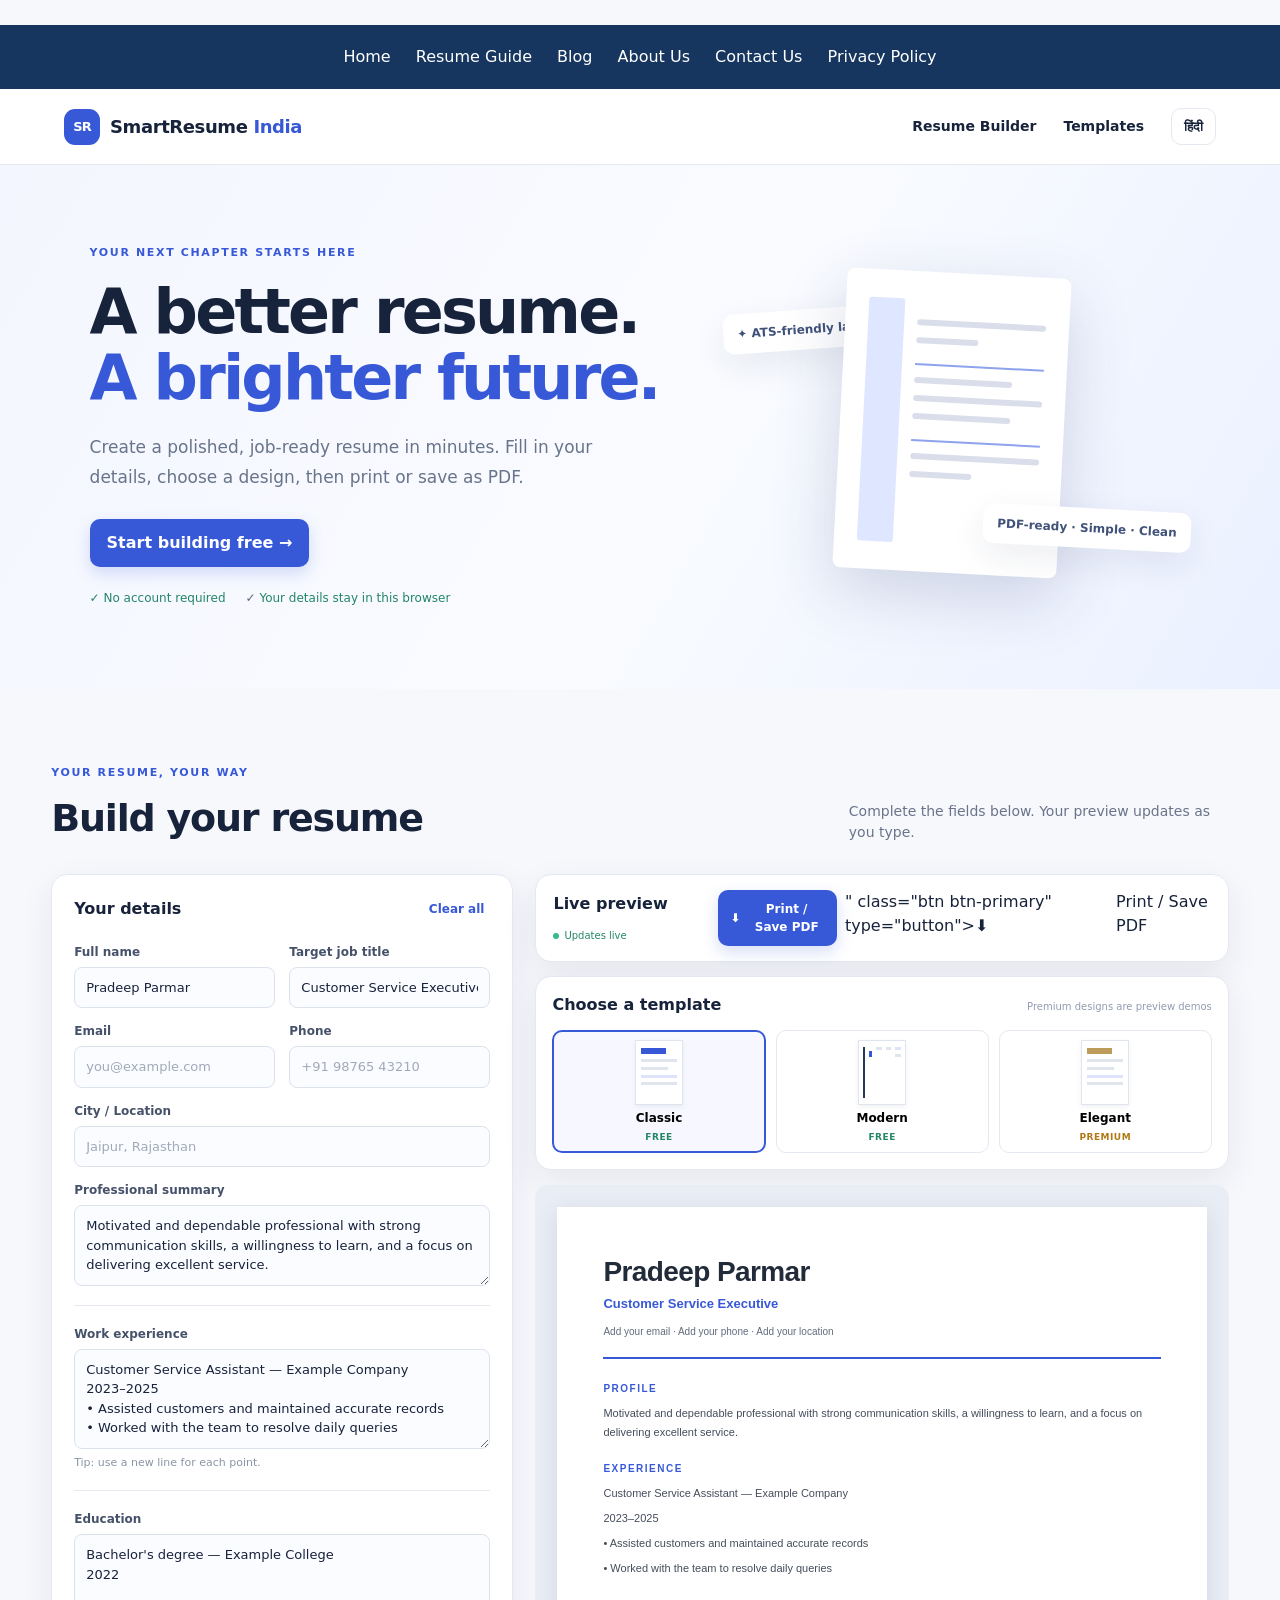
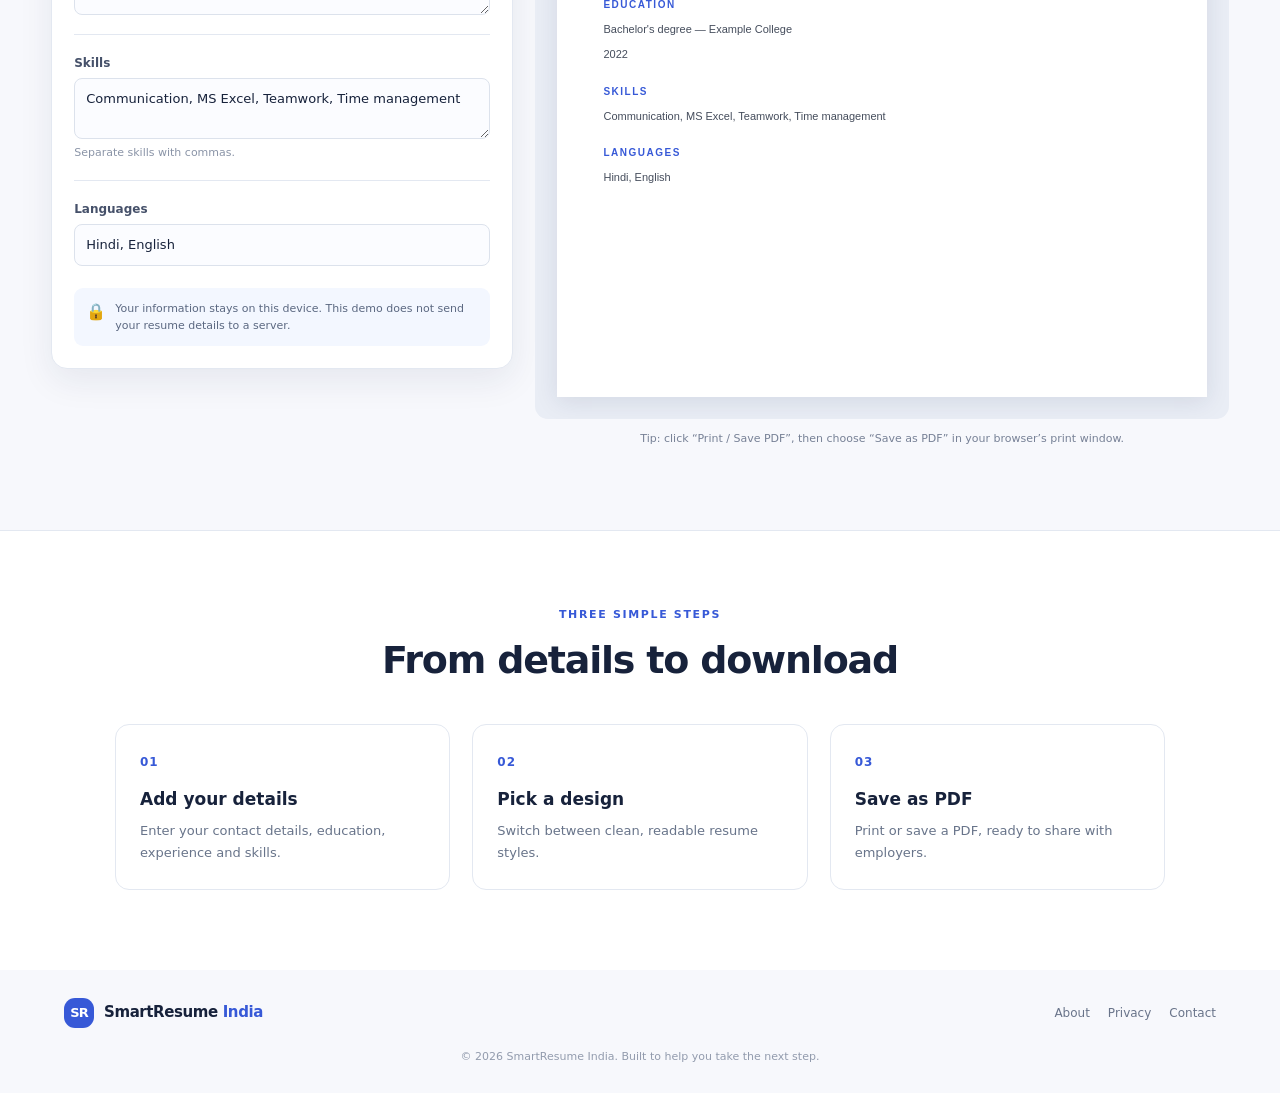
==== index.html @ 51026eab "Update index.html" ====
<!DOCTYPE html>
<html lang="en">
<head>
  <meta charset="UTF-8">
  <meta name="viewport" content="width=device-width, initial-scale=1.0">
  <meta name="description" content="Create a professional resume for free with SmartResume India. Build, preview, and print your CV in Hindi or English.">
  <title>SmartResume India — Free Resume Maker</title>
  <link rel="stylesheet" href="style.css">
</head>
<nav style="background:#17365f;padding:20px;text-align:center;margin-top:25px;">
  <a href="./" style="color:white;margin:10px;">Home</a>
  <a href="resume-guide.html" style="color:white;margin:10px;">Resume Guide</a>
  <a href="blog.html" style="color:white;margin:10px;">Blog</a> 
  <a href="about.html" style="color:white;margin:10px;">About Us</a>
  <a href="contact.html" style="color:white;margin:10px;">Contact Us</a>
  <a href="privacy.html" style="color:white;margin:10px;">Privacy Policy</a>
</nav>
  <body>
  <header class="site-header">
    <a class="brand" href="#" aria-label="SmartResume India home">
      <span class="brand-mark">SR</span>
      <span>SmartResume <em>India</em></span>
    </a>
    <nav>
      <a href="#builder" data-i18n="navBuilder">Resume Builder</a>
      <a href="#templates" data-i18n="navTemplates">Templates</a>
      <button id="languageToggle" class="btn btn-outline btn-small" type="button">हिंदी</button>
    </nav>
  </header>

  <main>
    <section class="hero">
      <div class="hero-copy">
        <span class="eyebrow" data-i18n="heroEyebrow">YOUR NEXT CHAPTER STARTS HERE</span>
        <h1 data-i18n="heroTitle">A better resume.<br><span>A brighter future.</span></h1>
        <p data-i18n="heroText">Create a polished, job-ready resume in minutes. Fill in your details, choose a design, then print or save as PDF.</p>
        <a class="btn btn-primary" href="#builder" data-i18n="startBuilding">Start building free →</a>
        <div class="trust-row"><span>✓ <span data-i18n="noSignup">No account required</span></span><span>✓ <span data-i18n="private">Your details stay in this browser</span></span></div>
      </div>
      <div class="hero-preview" aria-hidden="true">
        <div class="floating-card">✦ ATS-friendly layouts</div>
        <div class="mini-resume">
          <div class="mini-sidebar"></div>
          <div class="mini-content"><div class="mini-line long"></div><div class="mini-line short"></div><div class="mini-rule"></div><div class="mini-line medium"></div><div class="mini-line long"></div><div class="mini-line medium"></div><div class="mini-rule"></div><div class="mini-line long"></div><div class="mini-line short"></div></div>
        </div>
        <div class="floating-card bottom-card">PDF-ready · Simple · Clean</div>
      </div>
    </section>

    <section class="builder-section" id="builder">
      <div class="section-heading">
        <div><span class="eyebrow" data-i18n="stepEyebrow">YOUR RESUME, YOUR WAY</span><h2 data-i18n="builderTitle">Build your resume</h2></div>
        <p data-i18n="builderSub">Complete the fields below. Your preview updates as you type.</p>
      </div>
      <div class="workspace">
        <aside class="editor panel">
          <div class="editor-top"><h3 data-i18n="yourDetails">Your details</h3><button id="resetBtn" class="text-button" type="button" data-i18n="clearAll">Clear all</button></div>
          <form id="resumeForm">
            <div class="field-grid">
              <label><span data-i18n="fullName">Full name</span><input id="fullName" name="fullName" value="Pradeep Parmar" placeholder="e.g. Priya Sharma"></label>
              <label><span data-i18n="jobTitle">Target job title</span><input id="jobTitle" name="jobTitle" value="Customer Service Executive" placeholder="e.g. Accountant"></label>
              <label><span data-i18n="email">Email</span><input id="email" name="email" type="email" placeholder="you@example.com"></label>
              <label><span data-i18n="phone">Phone</span><input id="phone" name="phone" type="tel" placeholder="+91 98765 43210"></label>
              <label class="full-field"><span data-i18n="location">City / Location</span><input id="location" name="location" placeholder="Jaipur, Rajasthan"></label>
              <label class="full-field"><span data-i18n="summary">Professional summary</span><textarea id="summary" name="summary" rows="3" placeholder="Write 2–3 lines about your strengths and goals.">Motivated and dependable professional with strong communication skills, a willingness to learn, and a focus on delivering excellent service.</textarea></label>
            </div>
            <div class="form-divider"></div>
            <label class="stacked"><span data-i18n="experience">Work experience</span><textarea id="experience" name="experience" rows="4" placeholder="Job title — Company&#10;2023–2025&#10;• Helped customers and maintained records">Customer Service Assistant — Example Company
2023–2025
• Assisted customers and maintained accurate records
• Worked with the team to resolve daily queries</textarea><small data-i18n="lineTip">Tip: use a new line for each point.</small></label>
            <div class="form-divider"></div>
            <label class="stacked"><span data-i18n="education">Education</span><textarea id="education" name="education" rows="3" placeholder="Degree / Class — Institute&#10;Year">Bachelor's degree — Example College
2022</textarea></label>
            <div class="form-divider"></div>
            <label class="stacked"><span data-i18n="skills">Skills</span><textarea id="skills" name="skills" rows="2" placeholder="Communication, MS Excel, teamwork">Communication, MS Excel, Teamwork, Time management</textarea><small data-i18n="skillsTip">Separate skills with commas.</small></label>
            <div class="form-divider"></div>
            <label class="stacked"><span data-i18n="languages">Languages</span><input id="languages" name="languages" value="Hindi, English" placeholder="Hindi, English"></label>
          </form>
          <div class="privacy-note"><span>🔒</span><p data-i18n="privacyNote">Your information stays on this device. This demo does not send your resume details to a server.</p></div>
        </aside>

        <section class="preview-column">
          <div class="preview-toolbar panel">
            <div><h3 data-i18n="livePreview">Live preview</h3><span class="live-status"><i></i><span data-i18n="updatesLive">Updates live</span></span></div>
            <div class="toolbar-actions"><button
  id="printBtn"
  class="btn btn-primary"
  type="button"
  onclick="window.print()"
>
  ⬇ <span data-i18n="downloadPdf">Print / Save PDF</span>
</button>" class="btn btn-primary" type="button">⬇ <span data-i18n="downloadPdf">Print / Save PDF</span></button></div>
          </div>
          <div class="template-picker panel" id="templates">
            <div class="picker-heading"><h3 data-i18n="chooseTemplate">Choose a template</h3><span data-i18n="premiumNote">Premium designs are preview demos</span></div>
            <div class="template-options">
              <button type="button" class="template-option active" data-template="classic"><span class="template-thumb thumb-classic"><b></b><i></i><i></i><i></i></span><strong data-i18n="classic">Classic</strong><small data-i18n="free">FREE</small></button>
              <button type="button" class="template-option" data-template="modern"><span class="template-thumb thumb-modern"><b></b><i></i><i></i><i></i></span><strong data-i18n="modern">Modern</strong><small data-i18n="free">FREE</small></button>
              <button type="button" class="template-option" data-template="elegant"><span class="template-thumb thumb-elegant"><b></b><i></i><i></i><i></i></span><strong data-i18n="elegant">Elegant</strong><small class="premium-label" data-i18n="premium">PREMIUM</small></button>
            </div>
          </div>
          <div class="paper-wrap">
            <article id="resumePreview" class="resume-paper template-classic" aria-label="Resume preview">
              <header class="resume-header">
                <h1 id="previewName">Pradeep Parmar</h1><h2 id="previewJob">Customer Service Executive</h2>
                <p class="contact-line" id="previewContact">Add your email · Add your phone · Add your location</p>
              </header>
              <section class="resume-block" id="summaryBlock"><h3 data-i18n="summaryHeading">PROFILE</h3><p id="previewSummary"></p></section>
              <section class="resume-block" id="experienceBlock"><h3 data-i18n="experienceHeading">EXPERIENCE</h3><div id="previewExperience"></div></section>
              <section class="resume-block" id="educationBlock"><h3 data-i18n="educationHeading">EDUCATION</h3><div id="previewEducation"></div></section>
              <section class="resume-block" id="skillsBlock"><h3 data-i18n="skillsHeading">SKILLS</h3><p id="previewSkills"></p></section>
              <section class="resume-block" id="languagesBlock"><h3 data-i18n="languagesHeading">LANGUAGES</h3><p id="previewLanguages"></p></section>
            </article>
          </div>
          <p class="preview-help" data-i18n="printHelp">Tip: click “Print / Save PDF”, then choose “Save as PDF” in your browser’s print window.</p>
        </section>
      </div>
    </section>

    <section class="how-section">
      <span class="eyebrow" data-i18n="simpleSteps">THREE SIMPLE STEPS</span><h2 data-i18n="howTitle">From details to download</h2>
      <div class="steps-grid">
        <article><span>01</span><h3 data-i18n="stepOne">Add your details</h3><p data-i18n="stepOneText">Enter your contact details, education, experience and skills.</p></article>
        <article><span>02</span><h3 data-i18n="stepTwo">Pick a design</h3><p data-i18n="stepTwoText">Switch between clean, readable resume styles.</p></article>
        <article><span>03</span><h3 data-i18n="stepThree">Save as PDF</h3><p data-i18n="stepThreeText">Print or save a PDF, ready to share with employers.</p></article>
      </div>
    </section>
  </main>

  <footer class="site-footer">
    <a class="brand" href="#"><span class="brand-mark">SR</span><span>SmartResume <em>India</em></span></a>
    <div class="footer-links"><a href="about.html" data-i18n="about">About</a><a href="privacy.html" data-i18n="privacy">Privacy</a><a href="contact.html" data-i18n="contact">Contact</a></div>
    <p>© <span id="year"></span> SmartResume India. <span data-i18n="footerNote">Built to help you take the next step.</span></p>
  </footer>
  <script src="script.js"></script>
</body>
</html>
---- style.css ----
:root{--ink:#17223b;--muted:#68748a;--brand:#3759d7;--brand-dark:#2645b8;--pale:#eef2ff;--line:#e3e8f1;--bg:#f7f8fc;--white:#fff;--mint:#d9f7eb;--shadow:0 12px 34px rgba(28,42,82,.08)}
*{box-sizing:border-box}html{scroll-behavior:smooth}body{margin:0;font-family:Inter,ui-sans-serif,system-ui,-apple-system,BlinkMacSystemFont,"Segoe UI",sans-serif;color:var(--ink);background:var(--bg);line-height:1.5}a{color:inherit;text-decoration:none}button,input,textarea{font:inherit}.site-header{height:76px;padding:0 max(5vw,24px);display:flex;align-items:center;justify-content:space-between;background:#fff;border-bottom:1px solid var(--line)}.brand{display:inline-flex;align-items:center;gap:10px;font-weight:800;letter-spacing:-.4px;font-size:18px}.brand em{font-style:normal;color:var(--brand)}.brand-mark{width:36px;height:36px;display:grid;place-items:center;border-radius:11px;background:var(--brand);color:white;font-size:13px;letter-spacing:-1px}.site-header nav{display:flex;align-items:center;gap:27px;font-size:14px;font-weight:650}.site-header nav a:hover,.footer-links a:hover{color:var(--brand)}.btn{border:0;border-radius:10px;padding:12px 17px;font-weight:750;display:inline-flex;align-items:center;justify-content:center;gap:8px;cursor:pointer;transition:.18s ease}.btn-primary{color:#fff;background:var(--brand);box-shadow:0 6px 16px rgba(55,89,215,.2)}.btn-primary:hover{background:var(--brand-dark);transform:translateY(-1px)}.btn-outline{background:#fff;border:1px solid var(--line);color:var(--ink)}.btn-small{padding:8px 12px;font-size:13px}.hero{padding:74px max(7vw,24px) 82px;display:grid;grid-template-columns:1.1fr .9fr;gap:40px;align-items:center;background:linear-gradient(120deg,#f4f6ff 0%,#f9fbff 54%,#eaf0ff 100%);overflow:hidden}.hero-copy{max-width:620px}.eyebrow{display:inline-block;color:var(--brand);font-size:11px;letter-spacing:1.65px;font-weight:850}.hero h1{font-size:clamp(38px,5vw,62px);line-height:1.07;letter-spacing:-2.8px;margin:16px 0 20px}.hero h1 span{color:var(--brand)}.hero-copy>p{font-size:17px;line-height:1.8;color:var(--muted);max-width:520px;margin:0 0 26px}.trust-row{display:flex;gap:20px;flex-wrap:wrap;margin-top:22px;font-size:12px;color:#59657a}.trust-row span:first-child{color:#238566}.hero-preview{min-height:300px;position:relative;display:flex;justify-content:center;align-items:center}.mini-resume{height:300px;width:224px;background:#fff;border-radius:8px;box-shadow:0 22px 65px rgba(40,57,112,.18);padding:28px 23px;display:flex;gap:13px;transform:rotate(3deg)}.mini-sidebar{width:36px;background:#dfe6ff;border-radius:3px}.mini-content{flex:1;padding-top:8px}.mini-line{height:6px;background:#d9deea;border-radius:4px;margin:12px 0}.mini-line.long{width:100%}.mini-line.medium{width:76%}.mini-line.short{width:48%}.mini-rule{height:2px;background:#8ea2ee;margin:20px 0 12px}.floating-card{position:absolute;top:36px;left:2%;background:#fff;padding:11px 14px;border-radius:11px;box-shadow:var(--shadow);font-size:12px;font-weight:750;color:#41527a;transform:rotate(-4deg)}.bottom-card{top:auto;bottom:25px;left:auto;right:0;transform:rotate(3deg)}.builder-section{padding:70px max(4vw,20px) 82px;max-width:1600px;margin:auto}.section-heading{display:flex;justify-content:space-between;align-items:end;gap:24px;margin:0 0 27px}.section-heading h2,.how-section h2{font-size:clamp(28px,3vw,38px);letter-spacing:-1.2px;margin:7px 0 0}.section-heading>p{color:var(--muted);max-width:380px;margin:0 0 4px;font-size:14px}.workspace{display:grid;grid-template-columns:minmax(320px,.8fr) minmax(0,1.2fr);gap:22px;align-items:start}.panel{background:#fff;border:1px solid var(--line);border-radius:16px;box-shadow:var(--shadow)}.editor{padding:22px}.editor-top,.preview-toolbar,.picker-heading{display:flex;align-items:center;justify-content:space-between;gap:14px}.editor-top h3,.preview-toolbar h3,.picker-heading h3{font-size:16px;margin:0;font-weight:800}.text-button{border:0;background:transparent;color:var(--brand);font-size:12px;font-weight:750;cursor:pointer}.field-grid{display:grid;grid-template-columns:1fr 1fr;gap:14px;margin-top:22px}.field-grid label,.stacked{display:flex;flex-direction:column;gap:6px;min-width:0}.field-grid label>span,.stacked>span{font-size:12px;font-weight:750;color:#46516a}.field-grid input,.field-grid textarea,.stacked input,.stacked textarea{width:100%;min-width:0;border:1px solid #dce2ec;border-radius:8px;background:#fbfcff;padding:10px 11px;color:var(--ink);font-size:13px;outline:none;resize:vertical;transition:border .15s,box-shadow .15s}.field-grid input:focus,.field-grid textarea:focus,.stacked input:focus,.stacked textarea:focus{border-color:#7b91f0;box-shadow:0 0 0 3px #edf0ff}.field-grid input::placeholder,.field-grid textarea::placeholder,.stacked textarea::placeholder{color:#a1a9b8}.full-field{grid-column:1/-1}.form-divider{height:1px;background:var(--line);margin:19px 0}.stacked small{color:#8a94a7;font-size:11px}.privacy-note{margin-top:22px;padding:12px;background:#f3f7ff;border-radius:9px;display:flex;gap:9px;align-items:flex-start}.privacy-note p{font-size:11px;line-height:1.55;color:#5b6881;margin:0}.preview-column{min-width:0}.preview-toolbar{padding:15px 17px;margin-bottom:14px}.preview-toolbar>div:first-child{display:flex;align-items:center;gap:12px;flex-wrap:wrap}.live-status{font-size:10px;color:#248665;display:inline-flex;align-items:center;gap:5px}.live-status i{width:6px;height:6px;background:#38ba8c;border-radius:50%}.toolbar-actions{display:flex;gap:8px}.toolbar-actions .btn{font-size:12px;padding:10px 12px}.template-picker{padding:16px;margin-bottom:15px}.picker-heading{align-items:baseline;margin-bottom:13px}.picker-heading>span{font-size:10px;color:#929bb0}.template-options{display:grid;grid-template-columns:repeat(3,1fr);gap:10px}.template-option{border:1px solid var(--line);border-radius:10px;padding:9px 8px 8px;background:#fff;cursor:pointer;display:flex;flex-direction:column;align-items:center;gap:4px;min-width:0}.template-option.active{border:2px solid var(--brand);background:#f7f8ff;padding:8px 7px 7px}.template-option strong{font-size:12px}.template-option small{font-size:9px;font-weight:850;color:#258666;letter-spacing:.5px}.template-option .premium-label{color:#b27816}.template-thumb{height:65px;width:48px;background:white;border:1px solid #dfe4ee;display:flex;flex-direction:column;align-items:flex-start;padding:7px 5px;gap:5px;box-shadow:0 2px 5px #162b5210}.template-thumb b{height:6px;width:70%;background:#3658d7}.template-thumb i{height:3px;width:100%;background:#e0e4ed}.template-thumb i:nth-of-type(2){width:75%}.template-thumb i:nth-of-type(3){height:14px;width:100%;background:linear-gradient(#dce3fb 0 3px,transparent 3px 7px,#e0e4ed 7px 10px,transparent 10px)}.thumb-modern{flex-direction:row;gap:4px;padding:6px 4px}.thumb-modern:before{content:"";display:block;width:10px;height:100%;background:#25385f}.thumb-modern b{width:22px;margin-top:4px}.thumb-elegant b{background:#bd9b5b}.paper-wrap{background:#e9edf5;padding:22px;overflow:auto;border-radius:13px;display:flex;justify-content:center}.resume-paper{background:white;width:100%;max-width:650px;min-height:790px;padding:48px 46px;box-shadow:0 5px 22px rgba(28,42,82,.1);font-family:Arial,Helvetica,sans-serif;color:#222b3a;overflow-wrap:anywhere}.resume-header{border-bottom:2px solid #3759d7;padding-bottom:17px;margin-bottom:22px}.resume-header h1{font-size:28px;line-height:1.2;letter-spacing:-.6px;margin:0 0 5px;font-weight:800}.resume-header h2{font-size:13px;color:#3759d7;font-weight:700;margin:0 0 10px}.contact-line{font-size:10px;color:#626c7d;margin:0;line-height:1.7}.resume-block{margin:0 0 20px;break-inside:avoid}.resume-block h3{font-size:10px;letter-spacing:1.5px;color:#3759d7;margin:0 0 8px;font-weight:800}.resume-block p,.resume-block .resume-entry{font-size:11px;line-height:1.65;color:#454d5c;margin:0;white-space:pre-line}.resume-entry{margin-bottom:7px!important}.preview-help{font-size:11px;color:#778196;text-align:center;margin:12px 0 0}.template-modern{display:grid;grid-template-columns:145px 1fr;padding:0;min-height:790px}.template-modern .resume-header{grid-column:1/-1;background:#25385f;color:#fff;border:0;margin:0;padding:42px 42px 28px}.template-modern .resume-header h2,.template-modern .resume-block h3{color:#6c83eb}.template-modern .contact-line{color:#dce3f7}.template-modern .resume-block{margin:0;padding:18px 20px;grid-column:2}.template-modern .resume-block:nth-of-type(1),.template-modern .resume-block:nth-of-type(3),.template-modern .resume-block:nth-of-type(5){grid-column:1;background:#f0f3fa;padding:18px 14px}.template-modern .resume-block p,.template-modern .resume-entry{font-size:10px}.template-elegant .resume-header{text-align:center;border-bottom:1px solid #c5a15f;padding-bottom:23px}.template-elegant .resume-header h1{font-family:Georgia,serif;font-weight:500;letter-spacing:0}.template-elegant .resume-header h2,.template-elegant .resume-block h3{color:#9a7739}.template-elegant .resume-block h3{border-bottom:1px solid #e6d9bd;padding-bottom:5px}.how-section{background:#fff;padding:70px max(7vw,24px) 80px;text-align:center;border-top:1px solid var(--line)}.how-section h2{margin-bottom:35px}.steps-grid{display:grid;grid-template-columns:repeat(3,1fr);gap:22px;max-width:1050px;margin:auto;text-align:left}.steps-grid article{padding:24px;border:1px solid var(--line);border-radius:14px;background:#fff}.steps-grid article>span{font-size:12px;color:var(--brand);font-weight:900;letter-spacing:1px}.steps-grid h3{font-size:17px;margin:14px 0 8px}.steps-grid p{font-size:13px;line-height:1.7;color:var(--muted);margin:0}.site-footer{padding:28px max(5vw,24px);display:flex;align-items:center;justify-content:space-between;gap:18px;flex-wrap:wrap;background:#f7f8fc}.site-footer .brand{font-size:15px}.site-footer .brand-mark{width:30px;height:30px}.footer-links{display:flex;gap:18px;font-size:12px;color:#69748a}.site-footer>p{width:100%;text-align:center;font-size:11px;color:#929bad;margin:3px 0 0}
[dir="rtl"] body{direction:rtl}[dir="rtl"] .site-header nav{direction:rtl}[dir="rtl"] .field-grid input,[dir="rtl"] .field-grid textarea,[dir="rtl"] .stacked textarea{text-align:right}
@media(max-width:1050px){.workspace{grid-template-columns:minmax(290px,.85fr) minmax(0,1.15fr)}.resume-paper{padding:35px 30px}.template-modern{padding:0}.template-modern .resume-header{padding:35px 28px 25px}.template-modern .resume-block{padding:15px}.template-modern .resume-block:nth-of-type(1),.template-modern .resume-block:nth-of-type(3),.template-modern .resume-block:nth-of-type(5){padding:15px 10px}}
@media(max-width:780px){.site-header{height:auto;min-height:68px;padding:15px 20px;gap:12px}.site-header nav{gap:12px}.site-header nav>a{display:none}.hero{grid-template-columns:1fr;padding-top:55px;padding-bottom:55px}.hero-preview{min-height:260px}.mini-resume{height:245px}.workspace{grid-template-columns:1fr}.section-heading{align-items:flex-start;flex-direction:column}.section-heading>p{max-width:600px}.editor{padding:18px}.preview-toolbar{align-items:flex-start;flex-direction:column}.paper-wrap{padding:12px}.resume-paper{min-height:700px;padding:30px 25px}.template-modern{padding:0}.template-modern .resume-header{padding:30px 25px 20px}.template-modern .resume-block{padding:13px 12px}.template-modern .resume-block:nth-of-type(1),.template-modern .resume-block:nth-of-type(3),.template-modern .resume-block:nth-of-type(5){padding:13px 8px}.steps-grid{grid-template-columns:1fr}.site-footer{justify-content:center;text-align:center}.footer-links{justify-content:center}}
@media(max-width:430px){.brand{font-size:15px}.brand-mark{width:31px;height:31px}.hero h1{letter-spacing:-1.7px}.field-grid{grid-template-columns:1fr}.full-field{grid-column:auto}.template-options{gap:6px}.picker-heading{align-items:flex-start;flex-direction:column;gap:4px}.resume-paper{padding:24px 18px}.template-modern{padding:0}.template-modern .resume-header{padding:25px 18px 18px}.template-modern .resume-block{padding:12px 9px}.template-modern .resume-block:nth-of-type(1),.template-modern .resume-block:nth-of-type(3),.template-modern .resume-block:nth-of-type(5){padding:12px 7px}.resume-header h1{font-size:24px}}
@media print{@page{size:A4;margin:0}body{background:#fff!important}.site-header,main>section:not(.builder-section),.section-heading,.editor,.preview-toolbar,.template-picker,.preview-help,.site-footer{display:none!important}.builder-section{padding:0!important;margin:0!important;max-width:none!important}.workspace{display:block!important}.preview-column{display:block!important}.paper-wrap{padding:0!important;margin:0!important;background:#fff!important;border-radius:0!important;overflow:visible!important}.resume-paper{width:210mm!important;max-width:none!important;min-height:297mm!important;margin:0!important;padding:17mm 17mm!important;box-shadow:none!important;print-color-adjust:exact;-webkit-print-color-adjust:exact;break-after:avoid-page}.template-modern{padding:0!important}.template-modern .resume-header{padding:15mm 15mm 9mm!important}.template-modern .resume-block{padding:6mm!important}.template-modern .resume-block:nth-of-type(1),.template-modern .resume-block:nth-of-type(3),.template-modern .resume-block:nth-of-type(5){padding:6mm 4mm!important}.resume-block{break-inside:avoid}}
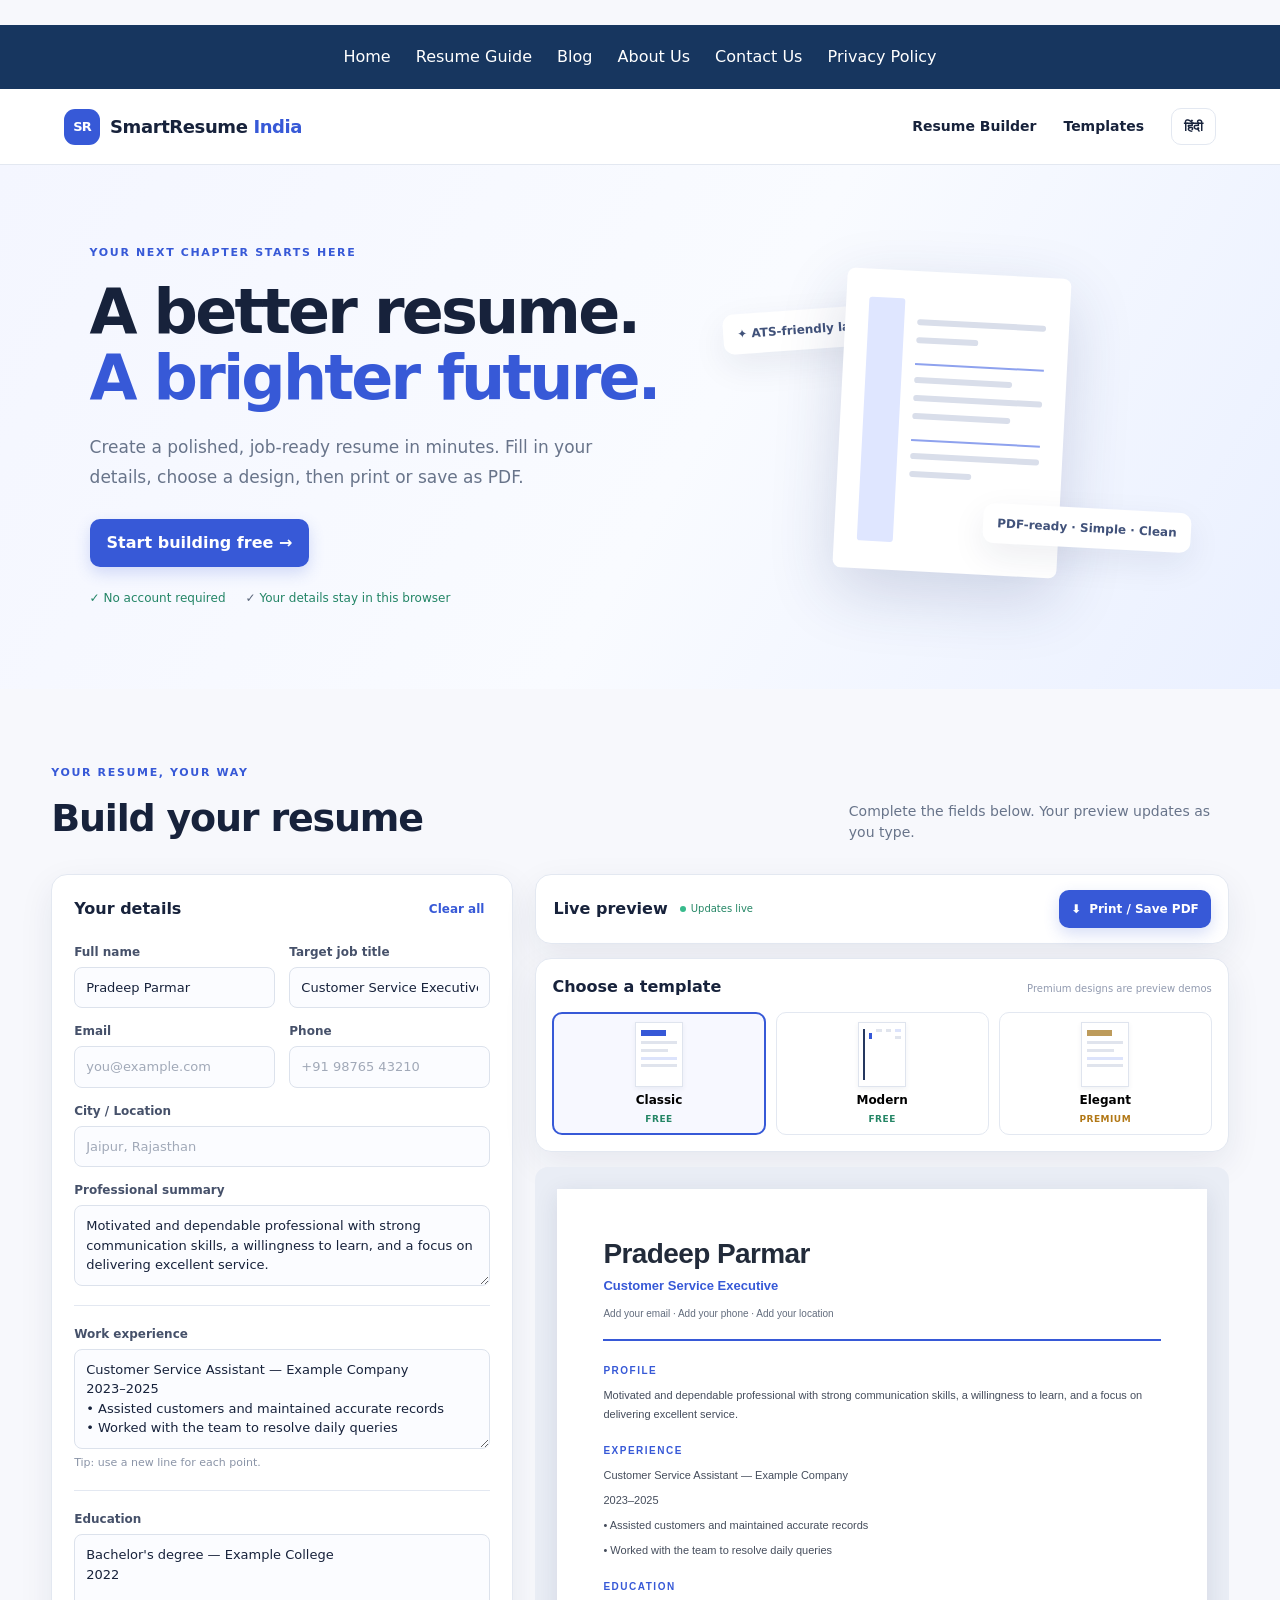
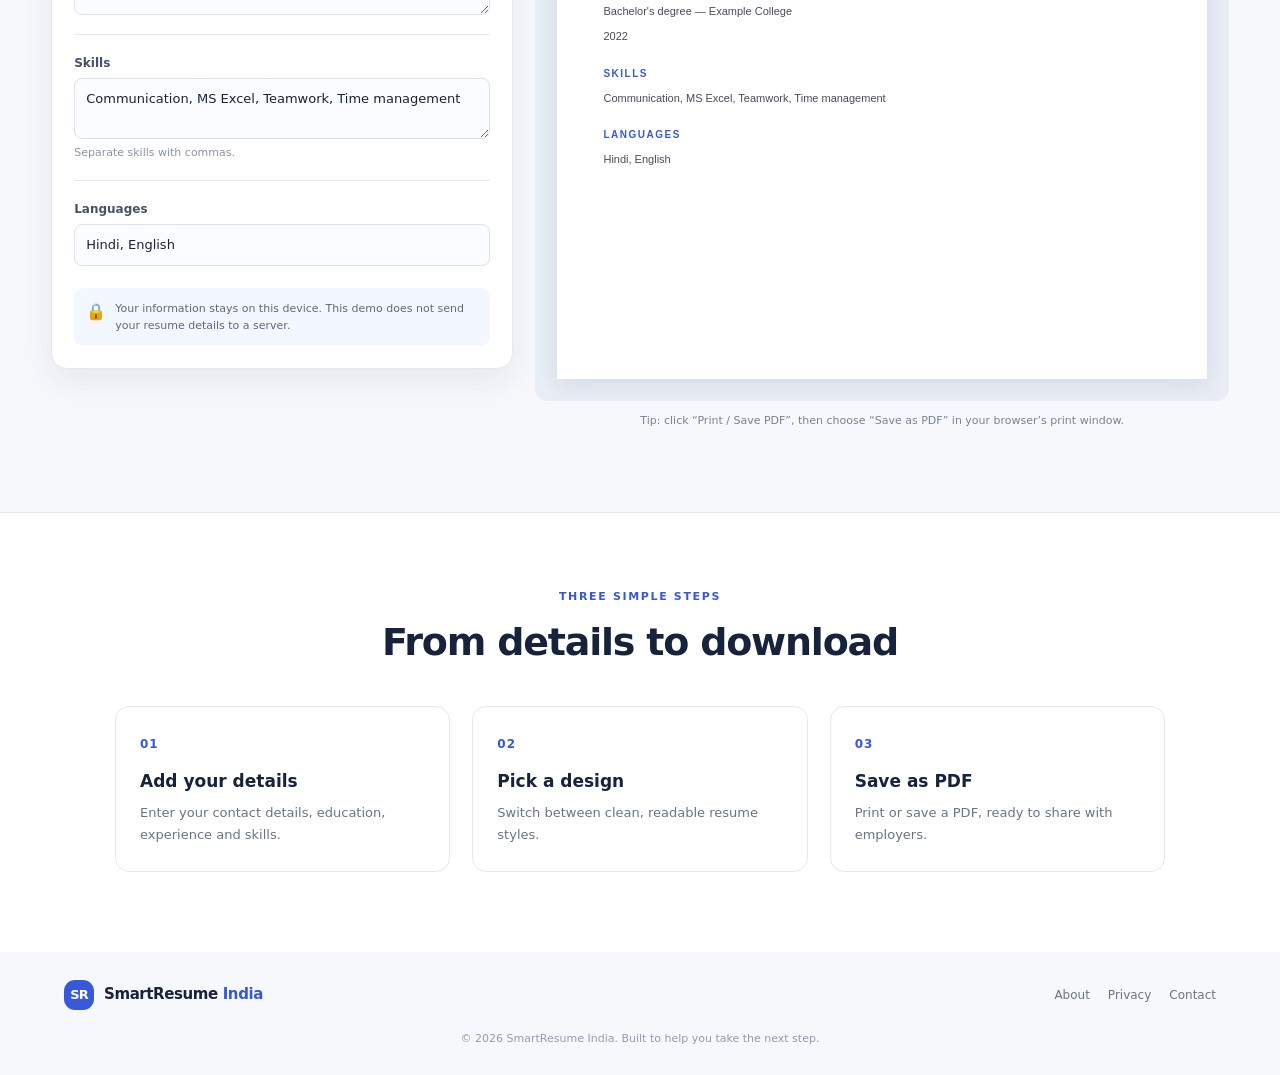
==== commit 7fa06416: "Update index.html" ====
--- a/index.html
+++ b/index.html
@@ -83,14 +83,11 @@
         <section class="preview-column">
           <div class="preview-toolbar panel">
             <div><h3 data-i18n="livePreview">Live preview</h3><span class="live-status"><i></i><span data-i18n="updatesLive">Updates live</span></span></div>
-            <div class="toolbar-actions"><button
-  id="printBtn"
-  class="btn btn-primary"
-  type="button"
-  onclick="window.print()"
->
-  ⬇ <span data-i18n="downloadPdf">Print / Save PDF</span>
-</button>" class="btn btn-primary" type="button">⬇ <span data-i18n="downloadPdf">Print / Save PDF</span></button></div>
+            <div class="toolbar-actions">
+  <button id="printBtn" class="btn btn-primary" type="button" onclick="window.print()">
+    ⬇ <span data-i18n="downloadPdf">Print / Save PDF</span>
+  </button>
+</div>
           </div>
           <div class="template-picker panel" id="templates">
             <div class="picker-heading"><h3 data-i18n="chooseTemplate">Choose a template</h3><span data-i18n="premiumNote">Premium designs are preview demos</span></div>
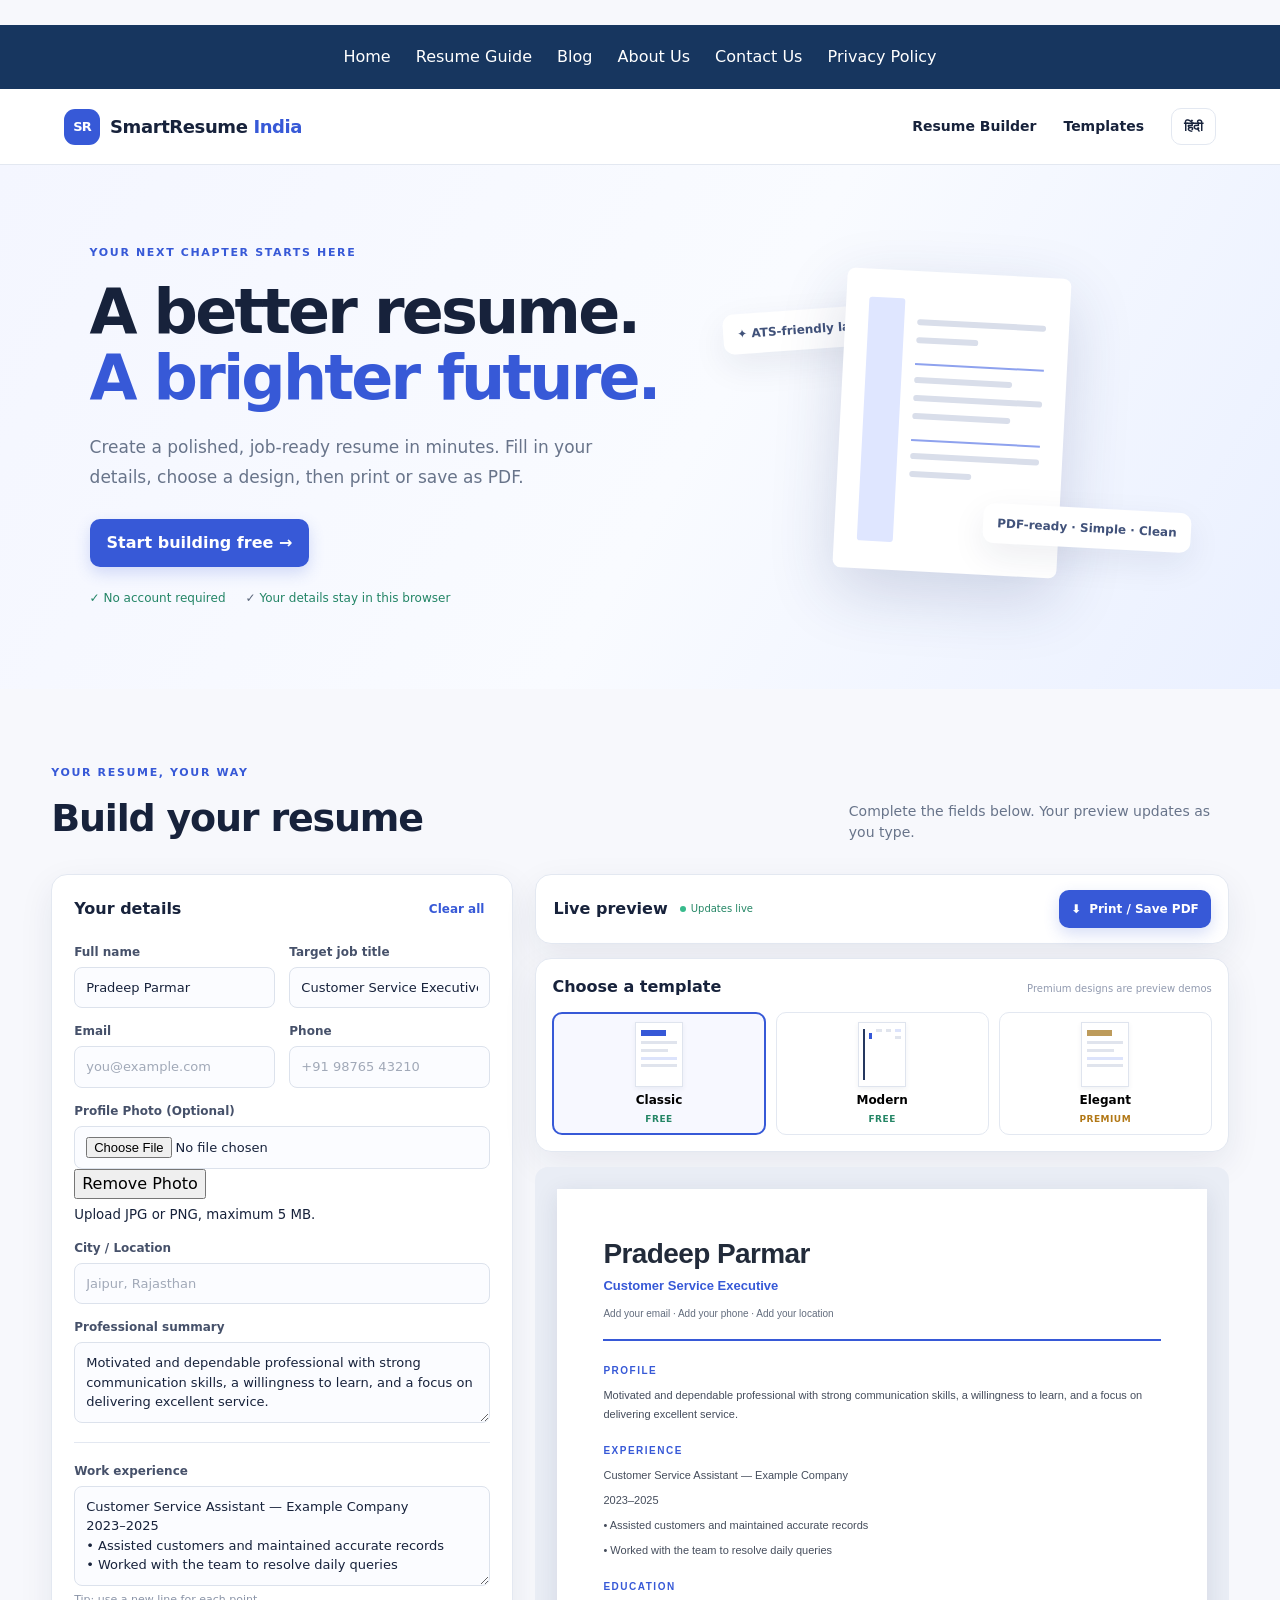
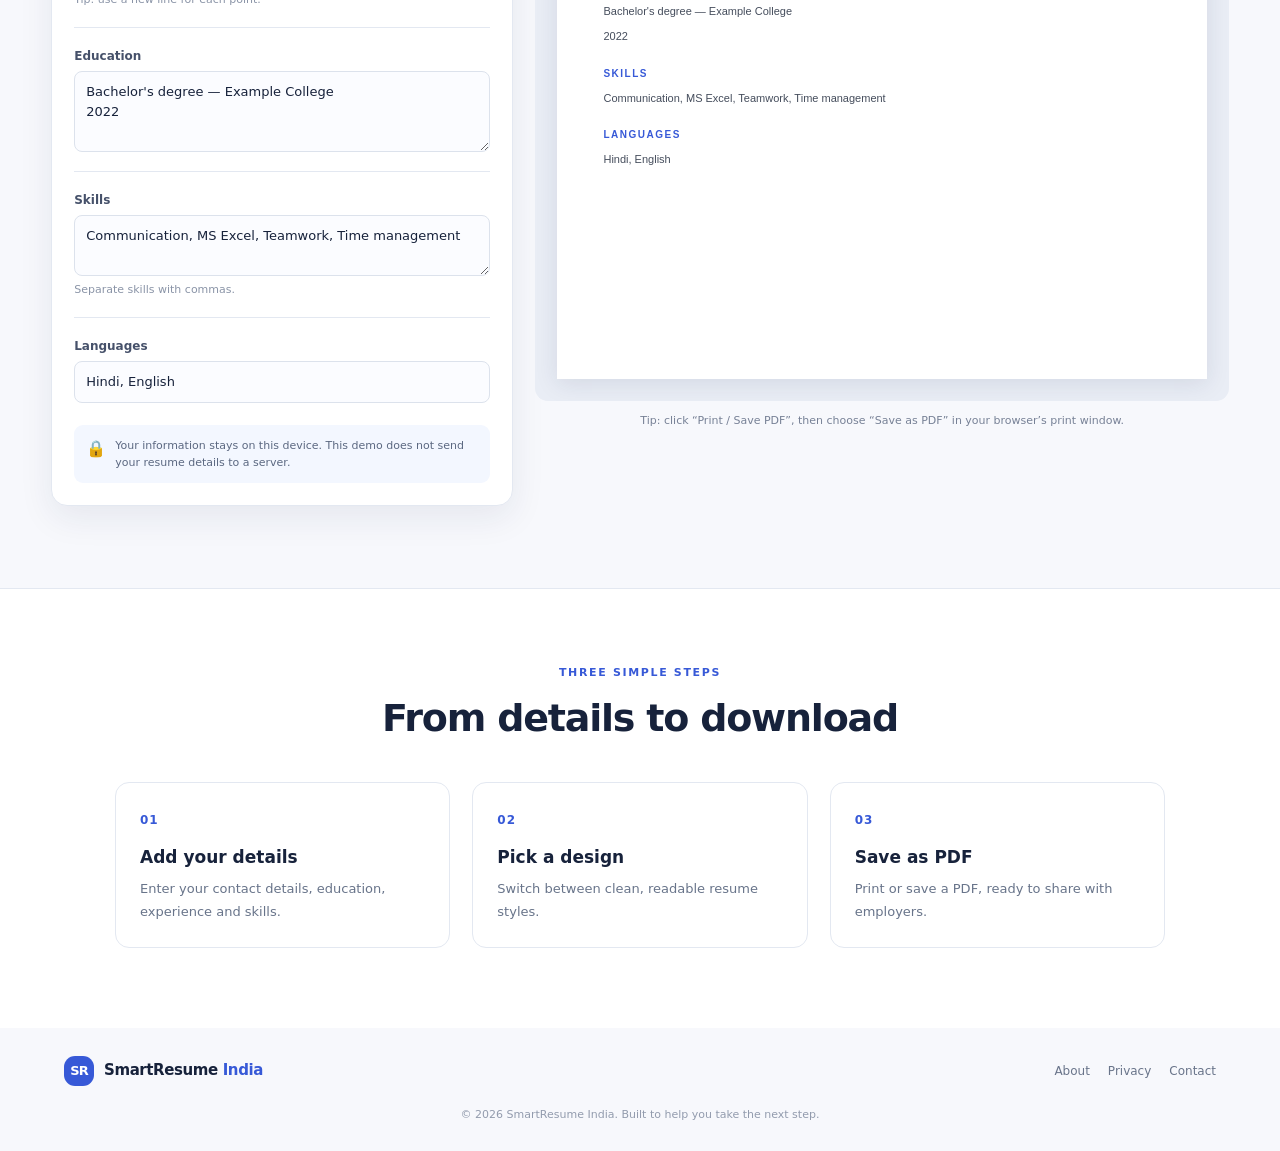
==== commit 1b8ee096: "Add profile photo upload feature Added profile photo upload functionality with a remove button and h" ====
--- a/index.html
+++ b/index.html
@@ -7,6 +7,9 @@
   <title>SmartResume India — Free Resume Maker</title>
   <link rel="stylesheet" href="style.css">
 </head>
+
+<body>
+
 <nav style="background:#17365f;padding:20px;text-align:center;margin-top:25px;">
   <a href="./" style="color:white;margin:10px;">Home</a>
   <a href="resume-guide.html" style="color:white;margin:10px;">Resume Guide</a>
@@ -61,6 +64,14 @@
               <label><span data-i18n="jobTitle">Target job title</span><input id="jobTitle" name="jobTitle" value="Customer Service Executive" placeholder="e.g. Accountant"></label>
               <label><span data-i18n="email">Email</span><input id="email" name="email" type="email" placeholder="you@example.com"></label>
               <label><span data-i18n="phone">Phone</span><input id="phone" name="phone" type="tel" placeholder="+91 98765 43210"></label>
+             <label class="full-field">
+  <span>Profile Photo (Optional)</span>
+  <div class="photo-upload-row">
+    <input type="file" id="profilePhoto" accept="image/*">
+    <button type="button" id="removePhotoBtn">Remove Photo</button>
+  </div>
+  <small class="photo-help">Upload JPG or PNG, maximum 5 MB.</small>
+</label>
               <label class="full-field"><span data-i18n="location">City / Location</span><input id="location" name="location" placeholder="Jaipur, Rajasthan"></label>
               <label class="full-field"><span data-i18n="summary">Professional summary</span><textarea id="summary" name="summary" rows="3" placeholder="Write 2–3 lines about your strengths and goals.">Motivated and dependable professional with strong communication skills, a willingness to learn, and a focus on delivering excellent service.</textarea></label>
             </div>
@@ -100,6 +111,9 @@
           <div class="paper-wrap">
             <article id="resumePreview" class="resume-paper template-classic" aria-label="Resume preview">
               <header class="resume-header">
+                <div class="photo-frame" id="photoFrame" hidden>
+  <img id="previewPhoto" alt="Profile photo">
+</div>
                 <h1 id="previewName">Pradeep Parmar</h1><h2 id="previewJob">Customer Service Executive</h2>
                 <p class="contact-line" id="previewContact">Add your email · Add your phone · Add your location</p>
               </header>
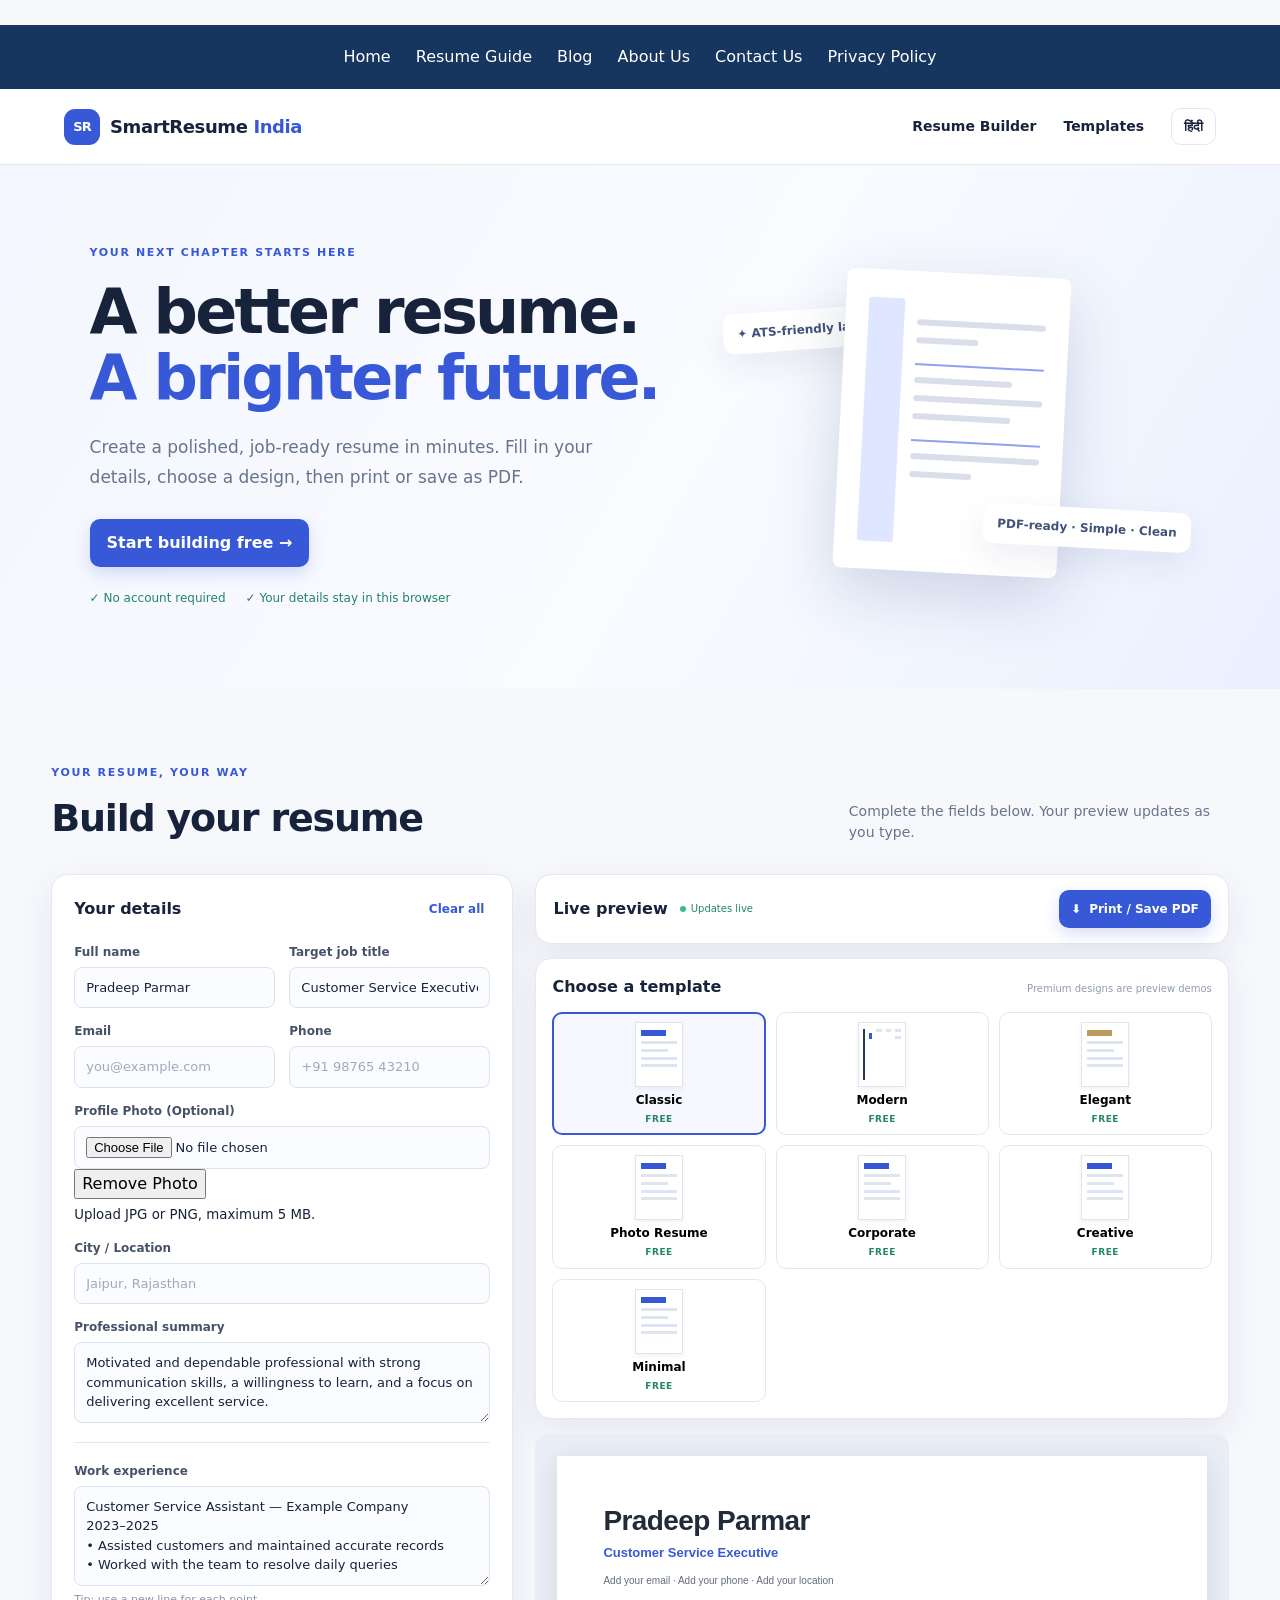
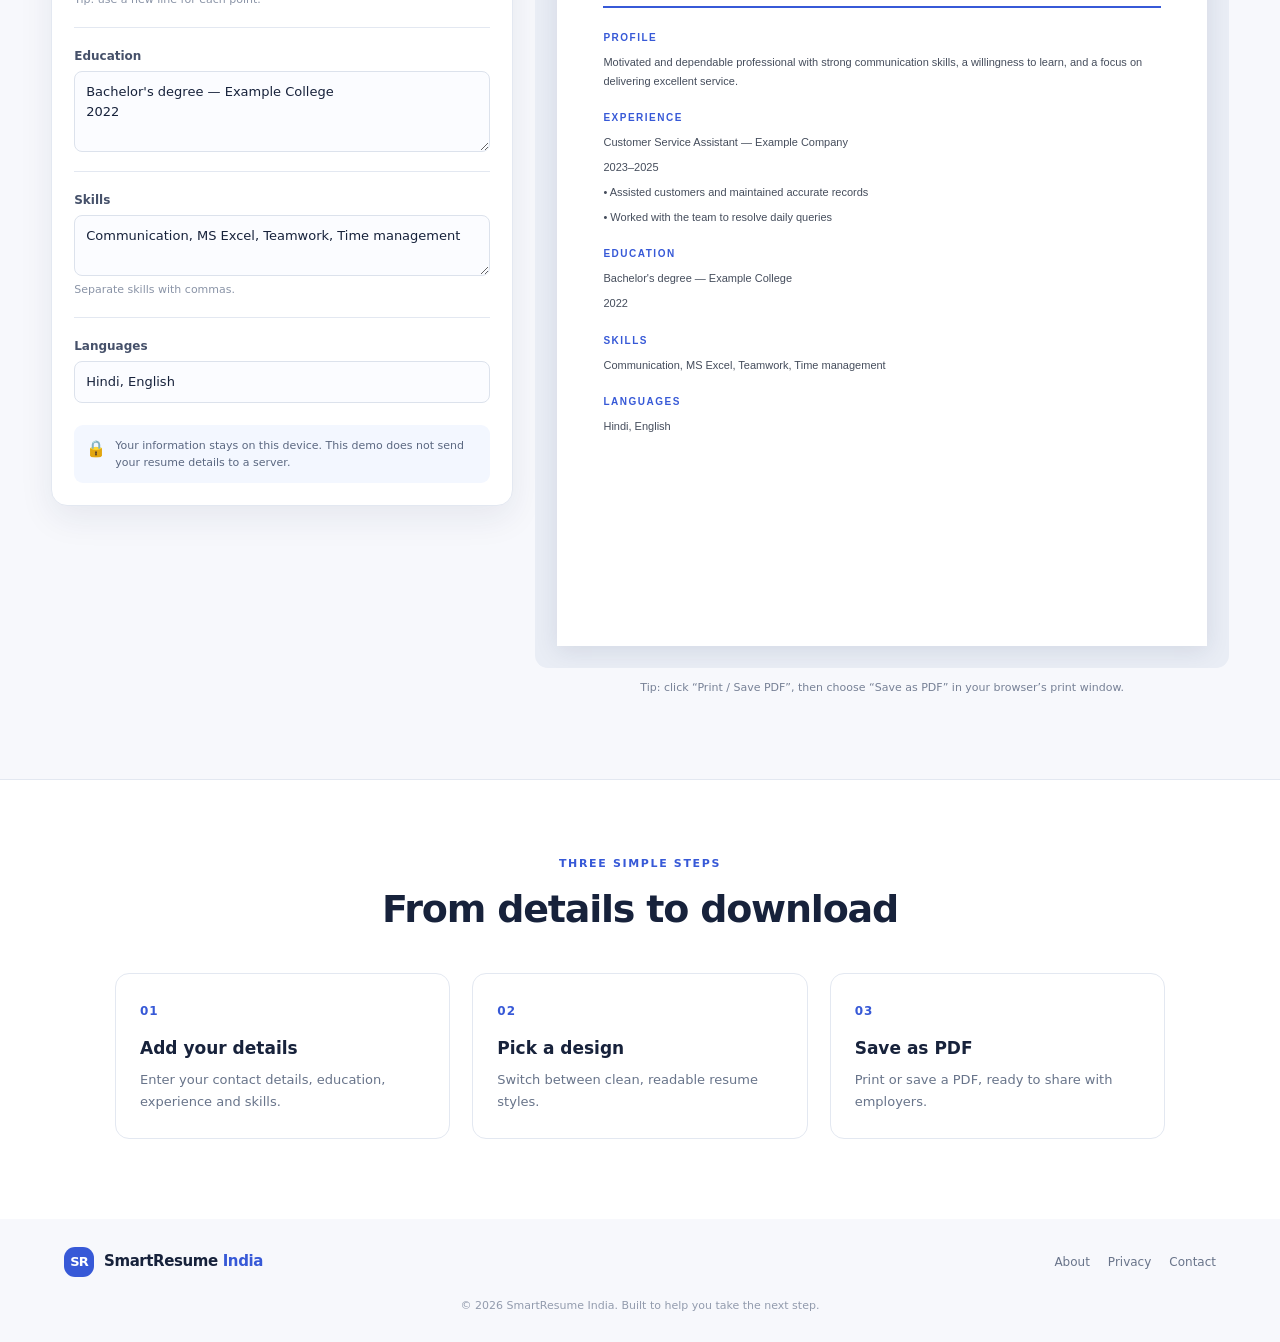
==== commit ec85502a: "Refactor template options in index.html" ====
--- a/index.html
+++ b/index.html
@@ -18,7 +18,7 @@
   <a href="contact.html" style="color:white;margin:10px;">Contact Us</a>
   <a href="privacy.html" style="color:white;margin:10px;">Privacy Policy</a>
 </nav>
-  <body>
+  
   <header class="site-header">
     <a class="brand" href="#" aria-label="SmartResume India home">
       <span class="brand-mark">SR</span>
@@ -102,11 +102,53 @@
           </div>
           <div class="template-picker panel" id="templates">
             <div class="picker-heading"><h3 data-i18n="chooseTemplate">Choose a template</h3><span data-i18n="premiumNote">Premium designs are preview demos</span></div>
-            <div class="template-options">
-              <button type="button" class="template-option active" data-template="classic"><span class="template-thumb thumb-classic"><b></b><i></i><i></i><i></i></span><strong data-i18n="classic">Classic</strong><small data-i18n="free">FREE</small></button>
-              <button type="button" class="template-option" data-template="modern"><span class="template-thumb thumb-modern"><b></b><i></i><i></i><i></i></span><strong data-i18n="modern">Modern</strong><small data-i18n="free">FREE</small></button>
-              <button type="button" class="template-option" data-template="elegant"><span class="template-thumb thumb-elegant"><b></b><i></i><i></i><i></i></span><strong data-i18n="elegant">Elegant</strong><small class="premium-label" data-i18n="premium">PREMIUM</small></button>
-            </div>
+           
+<div class="template-options">
+
+  <button type="button" class="template-option active" data-template="classic">
+    <span class="template-thumb thumb-classic"><b></b><i></i><i></i><i></i></span>
+    <strong>Classic</strong>
+    <small>FREE</small>
+  </button>
+
+  <button type="button" class="template-option" data-template="modern">
+    <span class="template-thumb thumb-modern"><b></b><i></i><i></i><i></i></span>
+    <strong>Modern</strong>
+    <small>FREE</small>
+  </button>
+
+  <button type="button" class="template-option" data-template="elegant">
+    <span class="template-thumb thumb-elegant"><b></b><i></i><i></i><i></i></span>
+    <strong>Elegant</strong>
+    <small>FREE</small>
+  </button>
+
+  <button type="button" class="template-option" data-template="photo">
+    <span class="template-thumb thumb-photo"><b></b><i></i><i></i><i></i></span>
+    <strong>Photo Resume</strong>
+    <small>FREE</small>
+  </button>
+
+  <button type="button" class="template-option" data-template="corporate">
+    <span class="template-thumb thumb-corporate"><b></b><i></i><i></i><i></i></span>
+    <strong>Corporate</strong>
+    <small>FREE</small>
+  </button>
+
+  <button type="button" class="template-option" data-template="creative">
+    <span class="template-thumb thumb-creative"><b></b><i></i><i></i><i></i></span>
+    <strong>Creative</strong>
+    <small>FREE</small>
+  </button>
+
+  <button type="button" class="template-option" data-template="minimal">
+    <span class="template-thumb thumb-minimal"><b></b><i></i><i></i><i></i></span>
+    <strong>Minimal</strong>
+    <small>FREE</small>
+  </button>
+
+</div>
+
           </div>
           <div class="paper-wrap">
             <article id="resumePreview" class="resume-paper template-classic" aria-label="Resume preview">
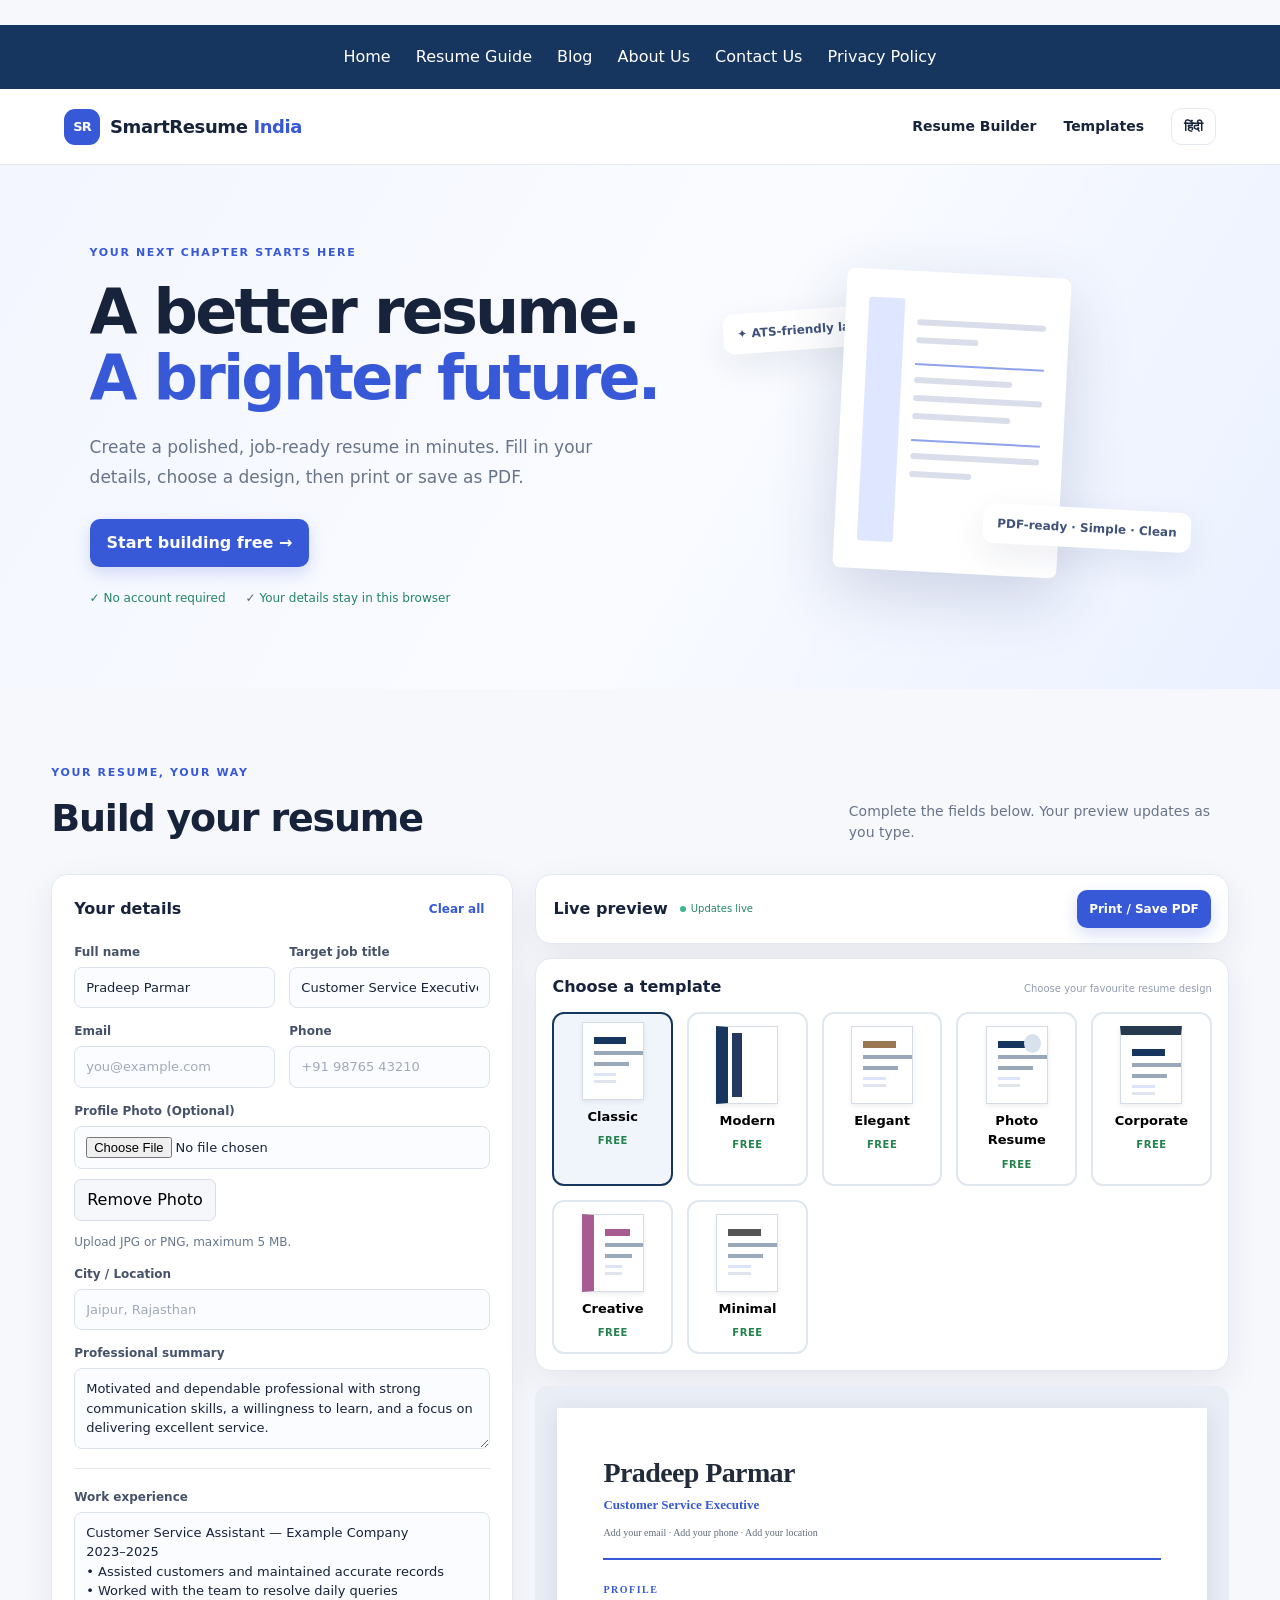
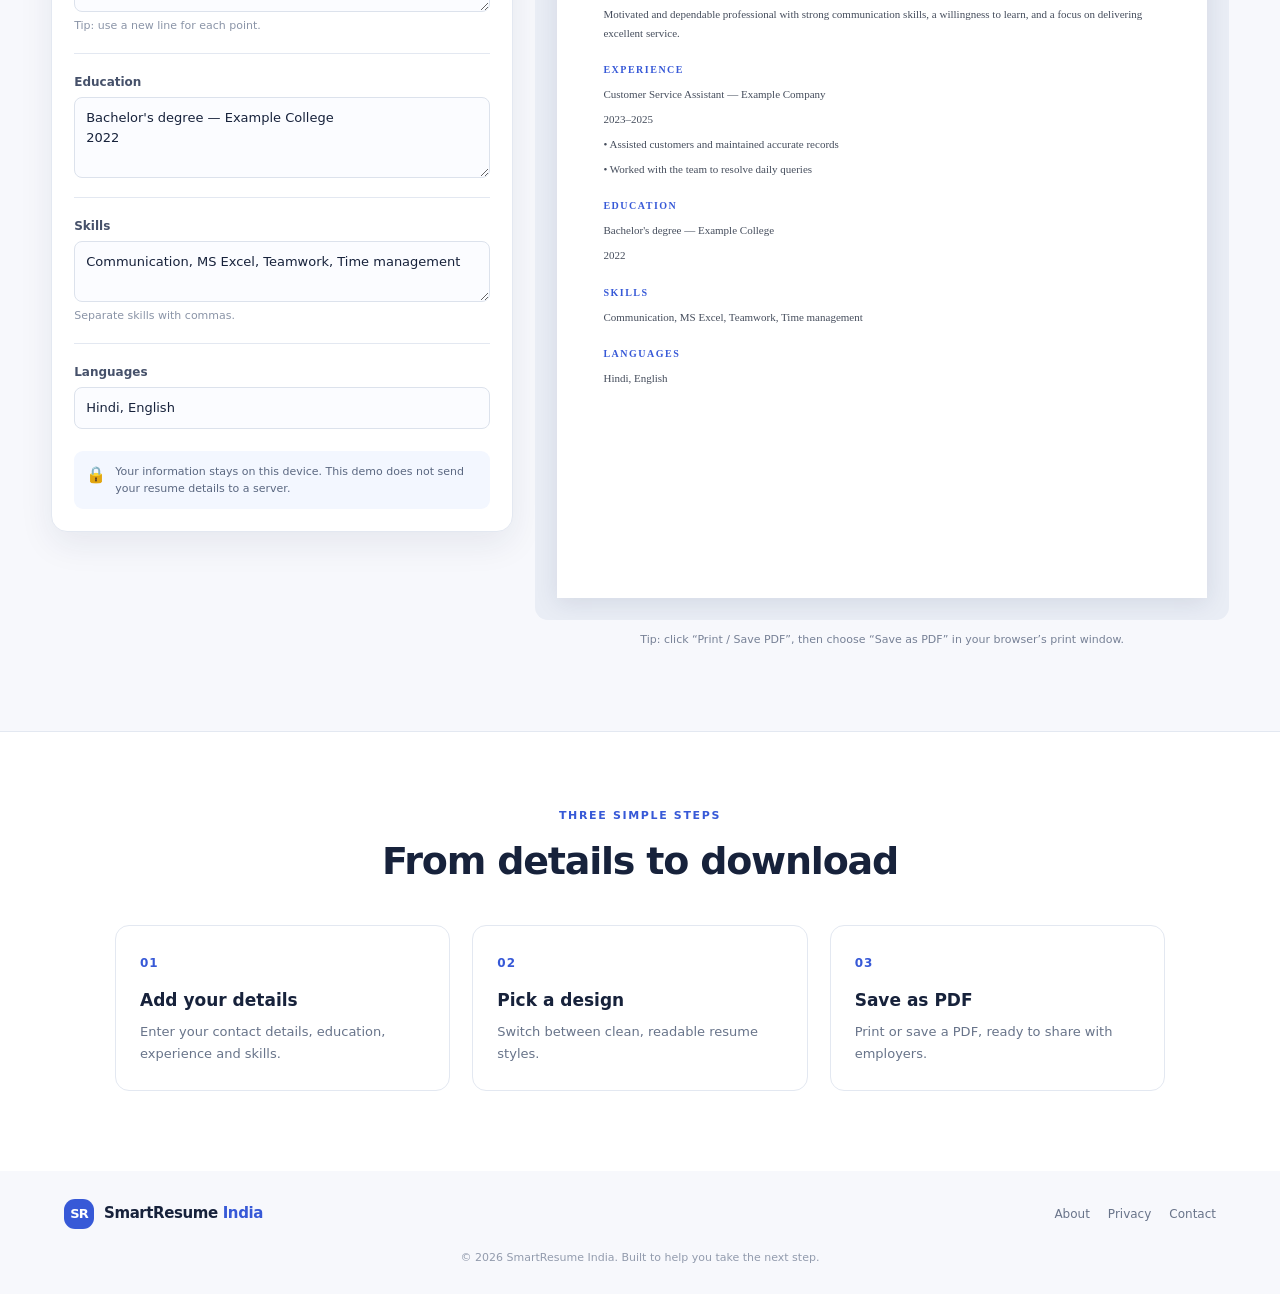
==== commit 81c3a764: "Update print button to include 'Print / Save PDF' label" ====
--- a/index.html
+++ b/index.html
@@ -95,7 +95,7 @@
           <div class="preview-toolbar panel">
             <div><h3 data-i18n="livePreview">Live preview</h3><span class="live-status"><i></i><span data-i18n="updatesLive">Updates live</span></span></div>
             <div class="toolbar-actions">
-  <button id="printBtn" class="btn btn-primary" type="button" onclick="window.print()">
+  <button id="printBtn" class="btn btn-primary" type="button" 
     ⬇ <span data-i18n="downloadPdf">Print / Save PDF</span>
   </button>
 </div>
--- a/style.css
+++ b/style.css
@@ -5,3 +5,255 @@
 @media(max-width:780px){.site-header{height:auto;min-height:68px;padding:15px 20px;gap:12px}.site-header nav{gap:12px}.site-header nav>a{display:none}.hero{grid-template-columns:1fr;padding-top:55px;padding-bottom:55px}.hero-preview{min-height:260px}.mini-resume{height:245px}.workspace{grid-template-columns:1fr}.section-heading{align-items:flex-start;flex-direction:column}.section-heading>p{max-width:600px}.editor{padding:18px}.preview-toolbar{align-items:flex-start;flex-direction:column}.paper-wrap{padding:12px}.resume-paper{min-height:700px;padding:30px 25px}.template-modern{padding:0}.template-modern .resume-header{padding:30px 25px 20px}.template-modern .resume-block{padding:13px 12px}.template-modern .resume-block:nth-of-type(1),.template-modern .resume-block:nth-of-type(3),.template-modern .resume-block:nth-of-type(5){padding:13px 8px}.steps-grid{grid-template-columns:1fr}.site-footer{justify-content:center;text-align:center}.footer-links{justify-content:center}}
 @media(max-width:430px){.brand{font-size:15px}.brand-mark{width:31px;height:31px}.hero h1{letter-spacing:-1.7px}.field-grid{grid-template-columns:1fr}.full-field{grid-column:auto}.template-options{gap:6px}.picker-heading{align-items:flex-start;flex-direction:column;gap:4px}.resume-paper{padding:24px 18px}.template-modern{padding:0}.template-modern .resume-header{padding:25px 18px 18px}.template-modern .resume-block{padding:12px 9px}.template-modern .resume-block:nth-of-type(1),.template-modern .resume-block:nth-of-type(3),.template-modern .resume-block:nth-of-type(5){padding:12px 7px}.resume-header h1{font-size:24px}}
 @media print{@page{size:A4;margin:0}body{background:#fff!important}.site-header,main>section:not(.builder-section),.section-heading,.editor,.preview-toolbar,.template-picker,.preview-help,.site-footer{display:none!important}.builder-section{padding:0!important;margin:0!important;max-width:none!important}.workspace{display:block!important}.preview-column{display:block!important}.paper-wrap{padding:0!important;margin:0!important;background:#fff!important;border-radius:0!important;overflow:visible!important}.resume-paper{width:210mm!important;max-width:none!important;min-height:297mm!important;margin:0!important;padding:17mm 17mm!important;box-shadow:none!important;print-color-adjust:exact;-webkit-print-color-adjust:exact;break-after:avoid-page}.template-modern{padding:0!important}.template-modern .resume-header{padding:15mm 15mm 9mm!important}.template-modern .resume-block{padding:6mm!important}.template-modern .resume-block:nth-of-type(1),.template-modern .resume-block:nth-of-type(3),.template-modern .resume-block:nth-of-type(5){padding:6mm 4mm!important}.resume-block{break-inside:avoid}}
+
+/* ===== 7 RESUME TEMPLATE DESIGNS ===== */
+
+.template-options {
+  display: grid;
+  grid-template-columns: repeat(auto-fit, minmax(105px, 1fr));
+  gap: 14px;
+}
+
+.template-option {
+  display: flex;
+  flex-direction: column;
+  align-items: center;
+  gap: 7px;
+  padding: 12px 8px;
+  border: 2px solid #e1e7ef;
+  border-radius: 12px;
+  background: #fff;
+  cursor: pointer;
+  transition: .2s ease;
+}
+
+.template-option:hover {
+  border-color: #3977bd;
+  transform: translateY(-3px);
+}
+
+.template-option.active {
+  border-color: #17365f;
+  background: #f0f5fc;
+}
+
+.template-option strong {
+  font-size: 13px;
+}
+
+.template-option small {
+  color: #23834c;
+  font-size: 10px;
+  font-weight: 700;
+}
+
+/* Template thumbnails */
+
+.template-thumb {
+  width: 62px;
+  height: 78px;
+  display: block;
+  position: relative;
+  overflow: hidden;
+  background: #fff;
+  border: 1px solid #d5dce5;
+  box-shadow: 0 2px 5px #00000012;
+}
+
+.template-thumb b,
+.template-thumb i {
+  display: block;
+  height: 4px;
+  margin: 7px 6px;
+  background: #9aa9ba;
+}
+
+.template-thumb b {
+  width: 65%;
+  height: 7px;
+  background: #17365f;
+}
+
+.template-thumb i:nth-of-type(2) {
+  width: 70%;
+}
+
+.template-thumb i:nth-of-type(3) {
+  width: 45%;
+}
+
+/* Different thumbnail styles */
+
+.thumb-modern {
+  border-left: 12px solid #17365f;
+}
+
+.thumb-elegant b {
+  background: #9b7653;
+}
+
+.thumb-photo::before {
+  content: "";
+  position: absolute;
+  top: 7px;
+  right: 6px;
+  width: 17px;
+  height: 19px;
+  border-radius: 50%;
+  background: #d8e2ed;
+}
+
+.thumb-corporate {
+  border-top: 9px solid #263b50;
+}
+
+.thumb-creative {
+  border-left: 12px solid #a65c91;
+}
+
+.thumb-creative b {
+  background: #a65c91;
+}
+
+.thumb-minimal b {
+  background: #555;
+}
+
+/* Photo upload */
+
+.photo-upload-row {
+  display: flex;
+  flex-wrap: wrap;
+  gap: 10px;
+  align-items: center;
+}
+
+.photo-upload-row input {
+  max-width: 100%;
+}
+
+.photo-upload-row button {
+  padding: 8px 12px;
+  border: 1px solid #d7dce5;
+  border-radius: 7px;
+  background: #f5f7fa;
+  cursor: pointer;
+}
+
+.photo-help {
+  display: block;
+  margin-top: 6px;
+  color: #68778a;
+  font-size: 12px;
+}
+
+.photo-frame {
+  width: 105px;
+  height: 105px;
+  margin: 0 auto 14px;
+  overflow: hidden;
+  border-radius: 50%;
+  border: 3px solid #dce5ef;
+}
+
+.photo-frame img {
+  width: 100%;
+  height: 100%;
+  object-fit: cover;
+}
+
+/* Resume template variations */
+
+.resume-paper.template-classic {
+  font-family: Georgia, serif;
+}
+
+.resume-paper.template-modern {
+  font-family: Arial, sans-serif;
+}
+
+.resume-paper.template-modern .resume-header {
+  border-left: 7px solid #17365f;
+  padding-left: 18px;
+  text-align: left;
+}
+
+.resume-paper.template-elegant {
+  font-family: Georgia, serif;
+}
+
+.resume-paper.template-elegant .resume-header {
+  text-align: center;
+  border-bottom: 2px solid #a8875b;
+  padding-bottom: 18px;
+}
+
+.resume-paper.template-elegant .resume-block h3 {
+  color: #947047;
+  letter-spacing: 2px;
+}
+
+.resume-paper.template-photo .resume-header {
+  text-align: center;
+  background: #f0f5fa;
+  padding: 20px;
+}
+
+.resume-paper.template-photo .photo-frame {
+  display: block;
+}
+
+.resume-paper.template-corporate {
+  font-family: Arial, sans-serif;
+}
+
+.resume-paper.template-corporate .resume-header {
+  background: #263b50;
+  color: #fff;
+  padding: 24px;
+}
+
+.resume-paper.template-corporate .resume-header h1,
+.resume-paper.template-corporate .resume-header h2,
+.resume-paper.template-corporate .resume-header .contact-line {
+  color: #fff;
+}
+
+.resume-paper.template-corporate .resume-block h3 {
+  color: #263b50;
+  border-bottom: 2px solid #263b50;
+}
+
+.resume-paper.template-creative {
+  font-family: Arial, sans-serif;
+  border-top: 9px solid #a65c91;
+}
+
+.resume-paper.template-creative .resume-header h1 {
+  color: #a65c91;
+}
+
+.resume-paper.template-creative .resume-block h3 {
+  color: #a65c91;
+}
+
+.resume-paper.template-minimal {
+  font-family: Arial, sans-serif;
+}
+
+.resume-paper.template-minimal .resume-header {
+  text-align: left;
+  border-bottom: 1px solid #333;
+}
+
+.resume-paper.template-minimal .resume-block h3 {
+  color: #333;
+  border-bottom: 1px solid #ddd;
+  letter-spacing: 1px;
+}
+
+@media print {
+  .photo-frame[hidden] {
+    display: none !important;
+  }
+}
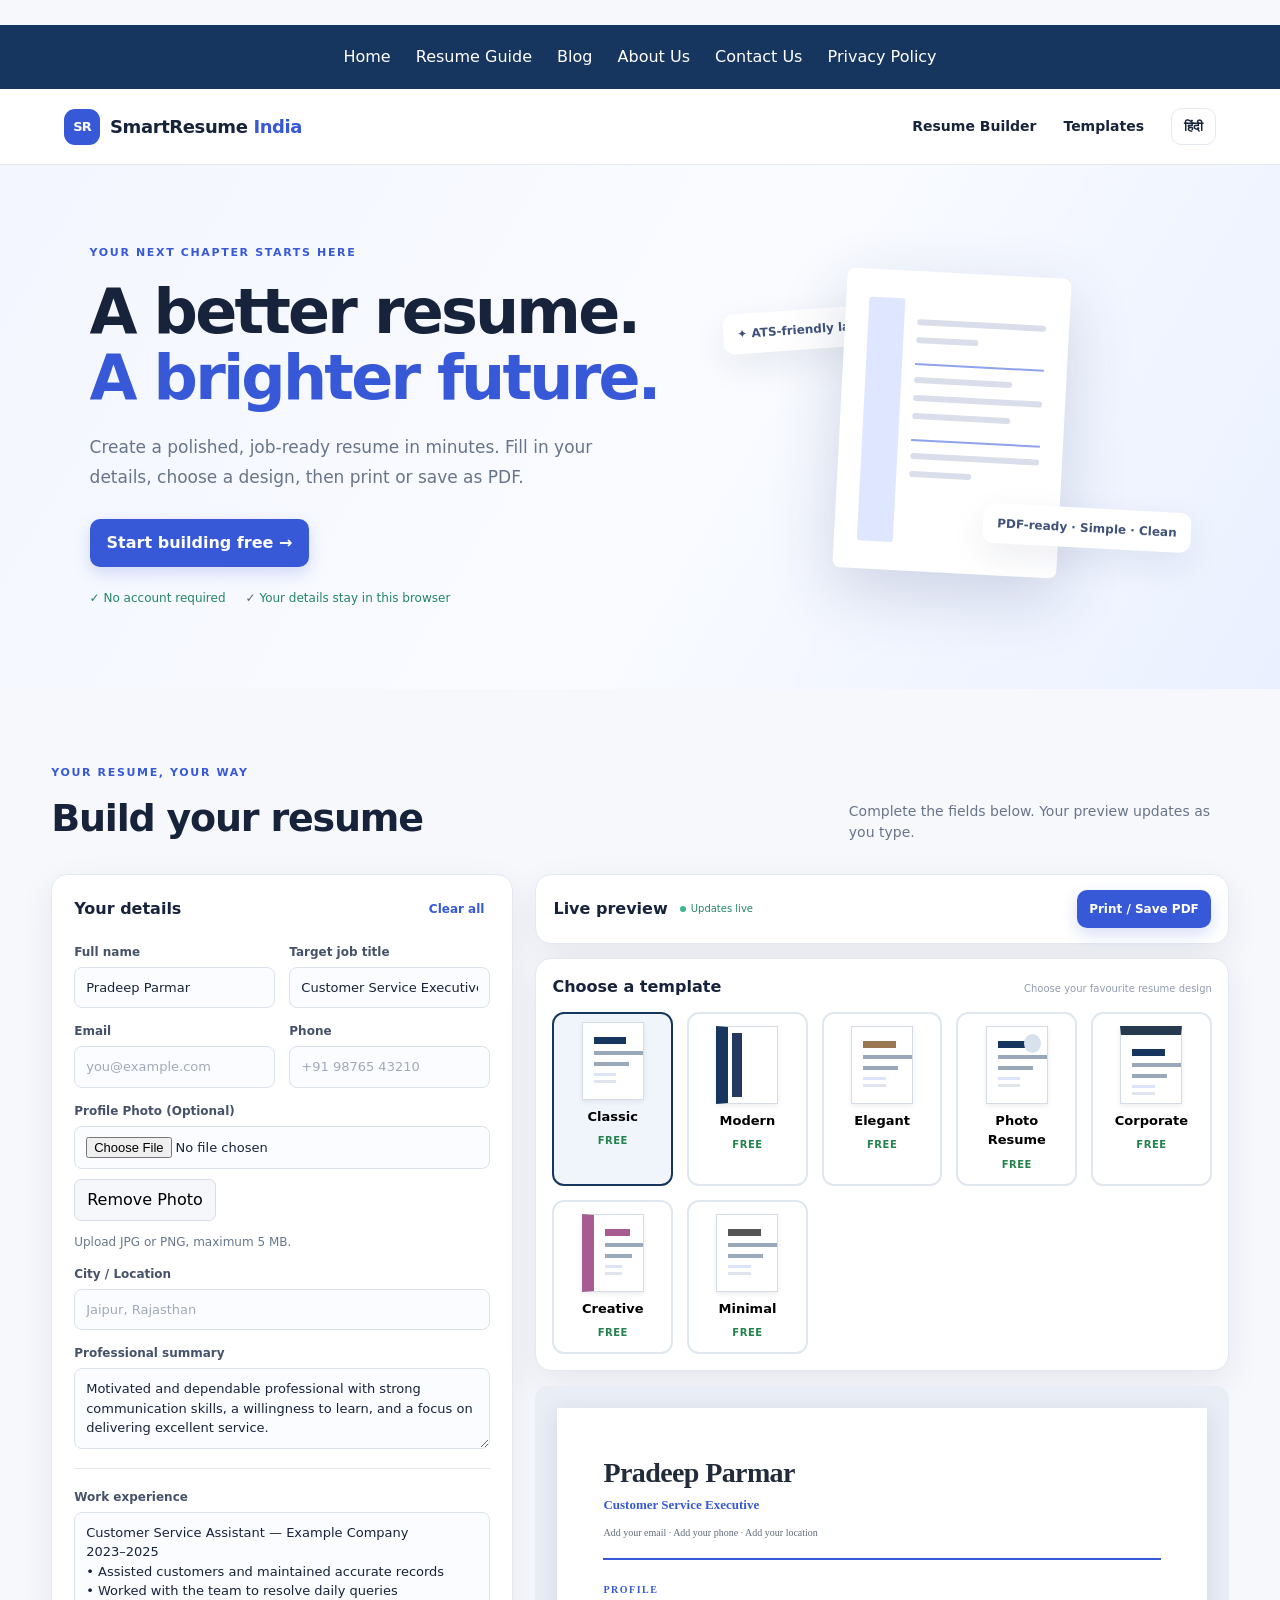
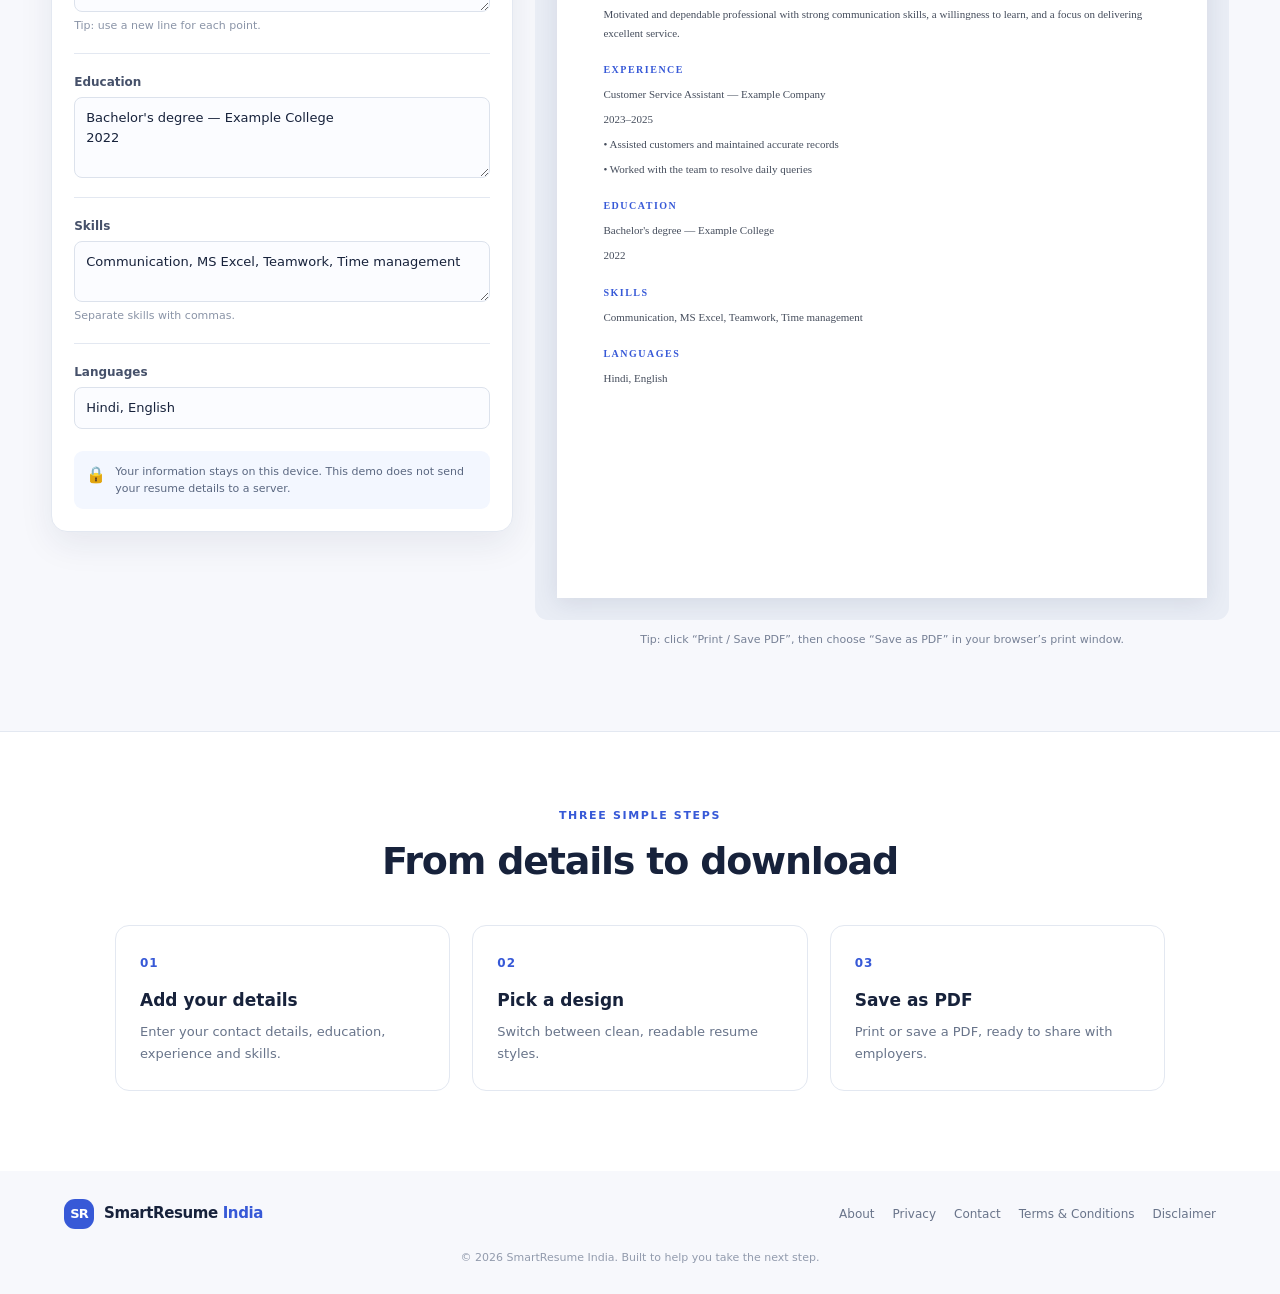
==== commit b0e8cbaa: "Revise footer with additional links Updated footer to include Terms & Conditions and Disclaimer link" ====
--- a/index.html
+++ b/index.html
@@ -181,11 +181,28 @@
     </section>
   </main>
 
-  <footer class="site-footer">
-    <a class="brand" href="#"><span class="brand-mark">SR</span><span>SmartResume <em>India</em></span></a>
-    <div class="footer-links"><a href="about.html" data-i18n="about">About</a><a href="privacy.html" data-i18n="privacy">Privacy</a><a href="contact.html" data-i18n="contact">Contact</a></div>
-    <p>© <span id="year"></span> SmartResume India. <span data-i18n="footerNote">Built to help you take the next step.</span></p>
-  </footer>
-  <script src="script.js"></script>
+ 
+<footer class="site-footer">
+  <a class="brand" href="index.html">
+    <span class="brand-mark">SR</span>
+    <span>SmartResume <em>India</em></span>
+  </a>
+
+  <div class="footer-links">
+    <a href="about.html" data-i18n="about">About</a>
+    <a href="privacy.html" data-i18n="privacy">Privacy</a>
+    <a href="contact.html" data-i18n="contact">Contact</a>
+    <a href="terms.html">Terms & Conditions</a>
+    <a href="disclaimer.html">Disclaimer</a>
+  </div>
+
+  <p>
+    © <span id="year"></span> SmartResume India.
+    <span data-i18n="footerNote">Built to help you take the next step.</span>
+  </p>
+</footer>
+
+<script src="script.js"></script>
 </body>
 </html>
+
